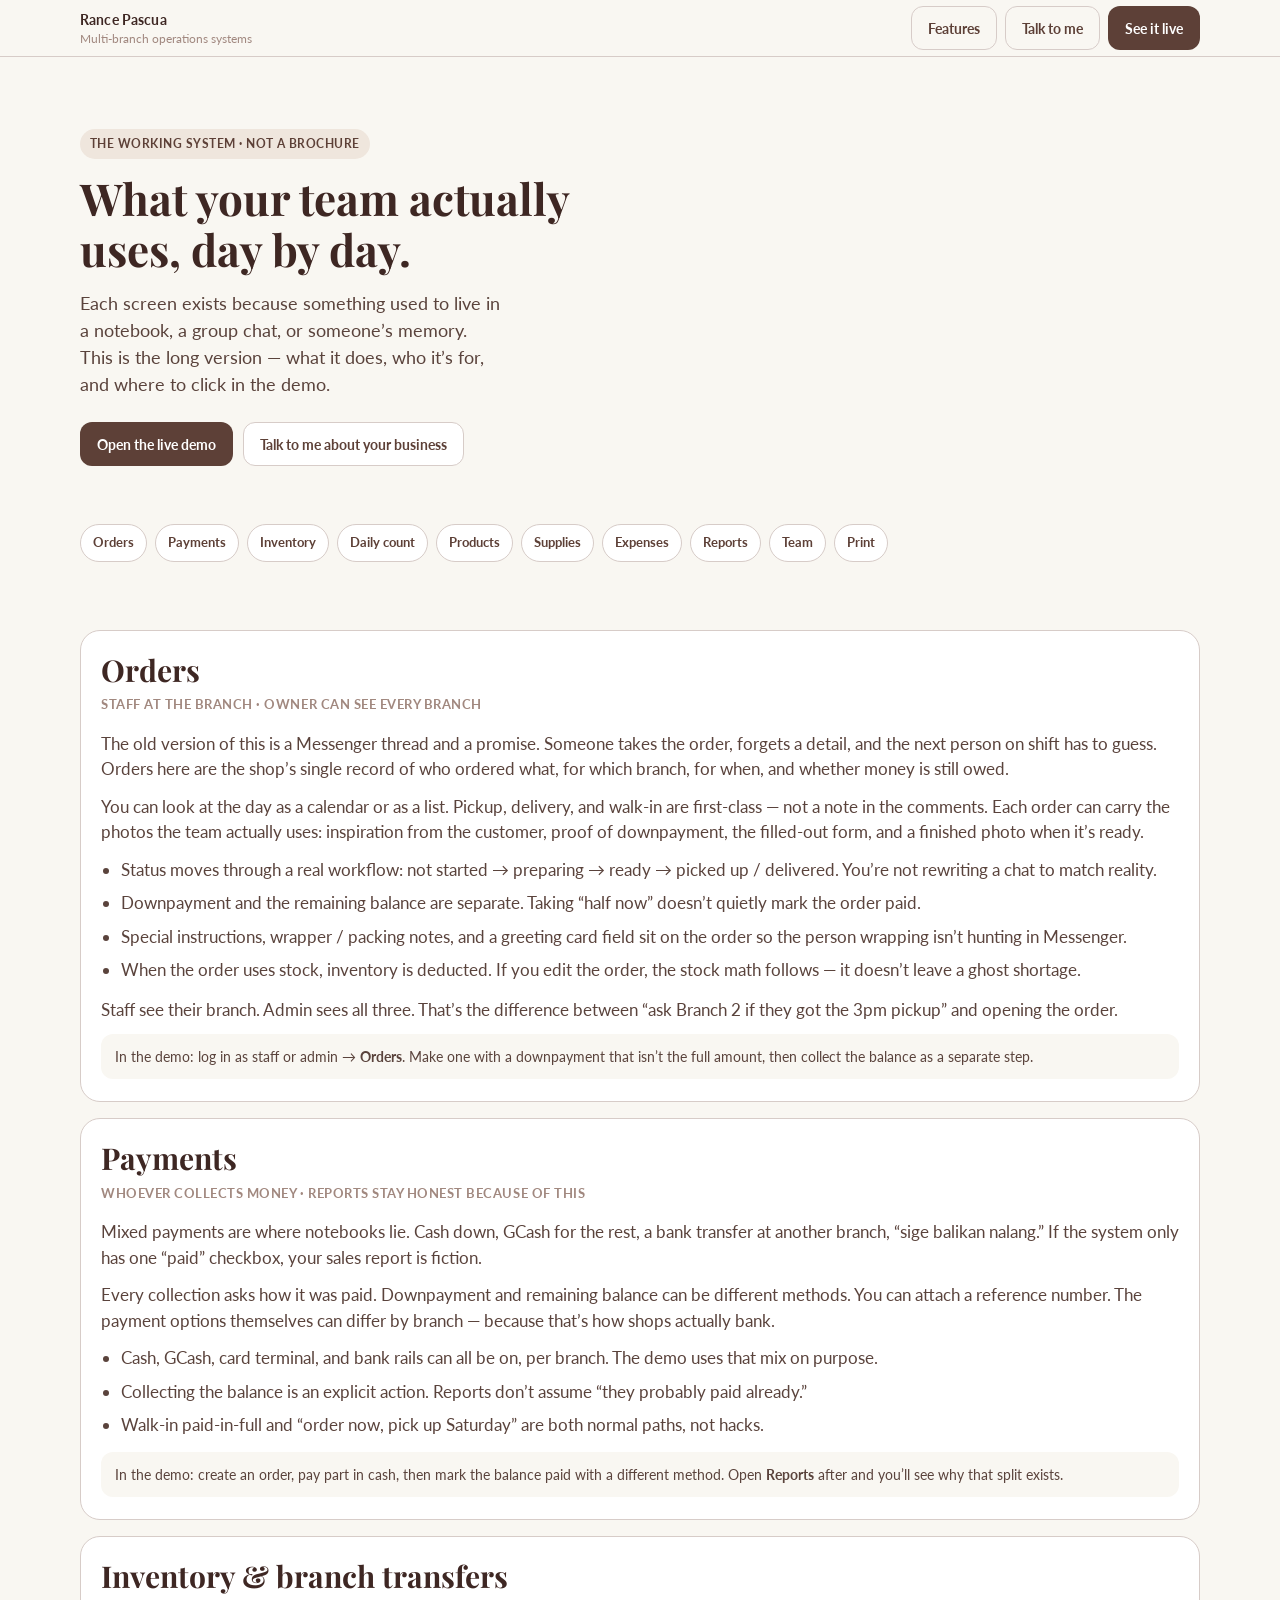
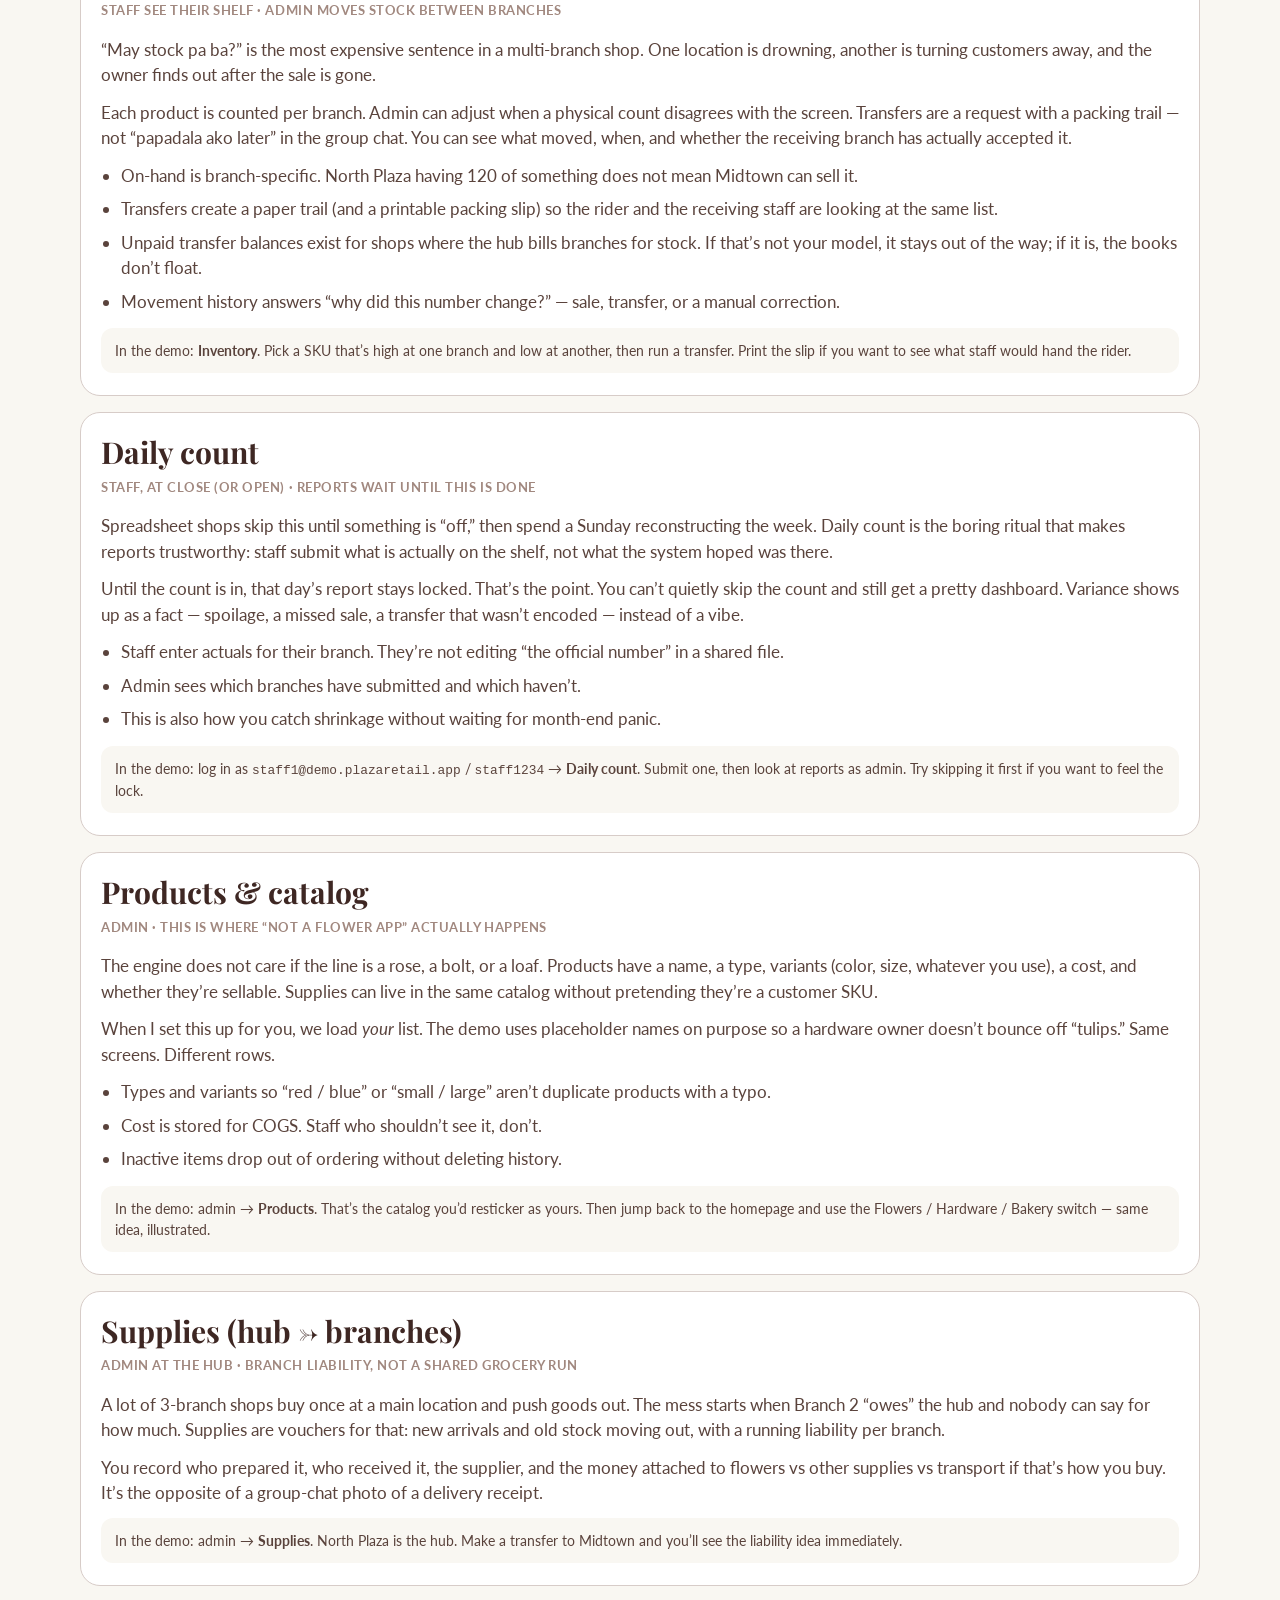
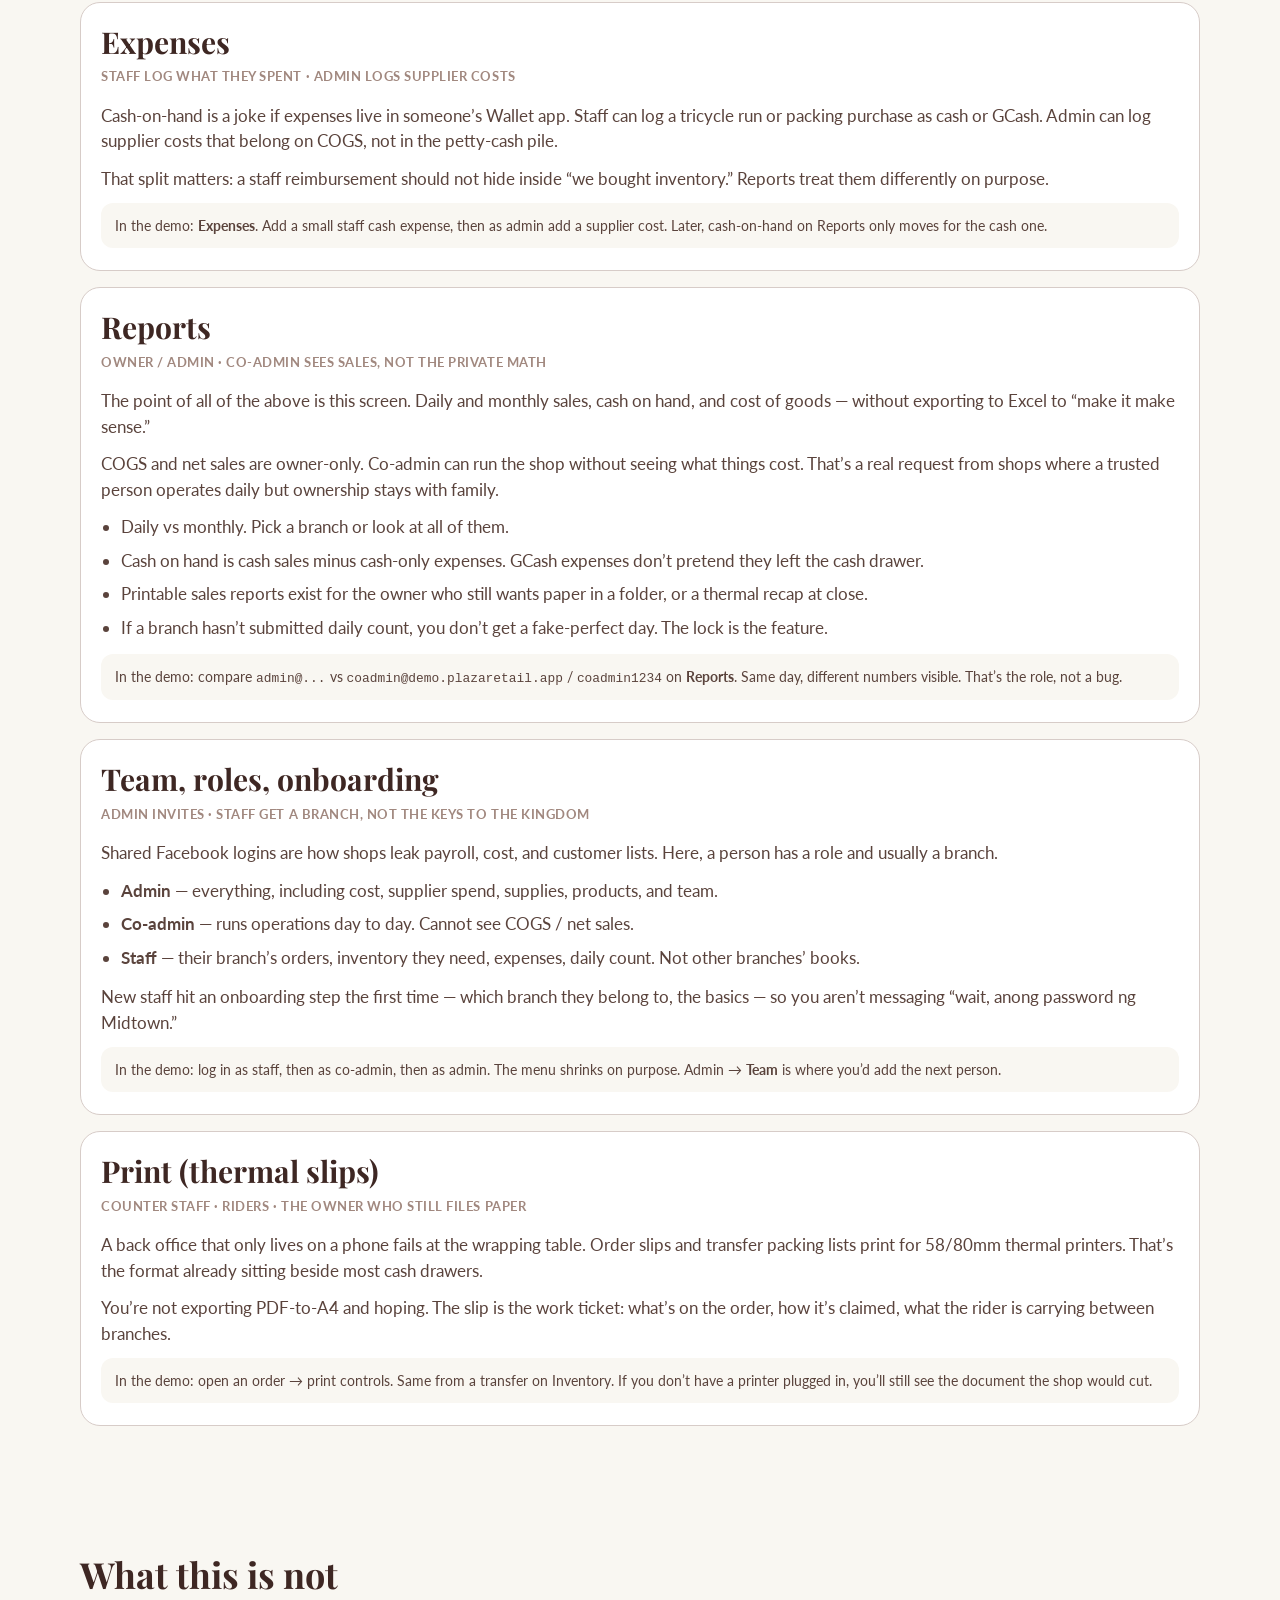
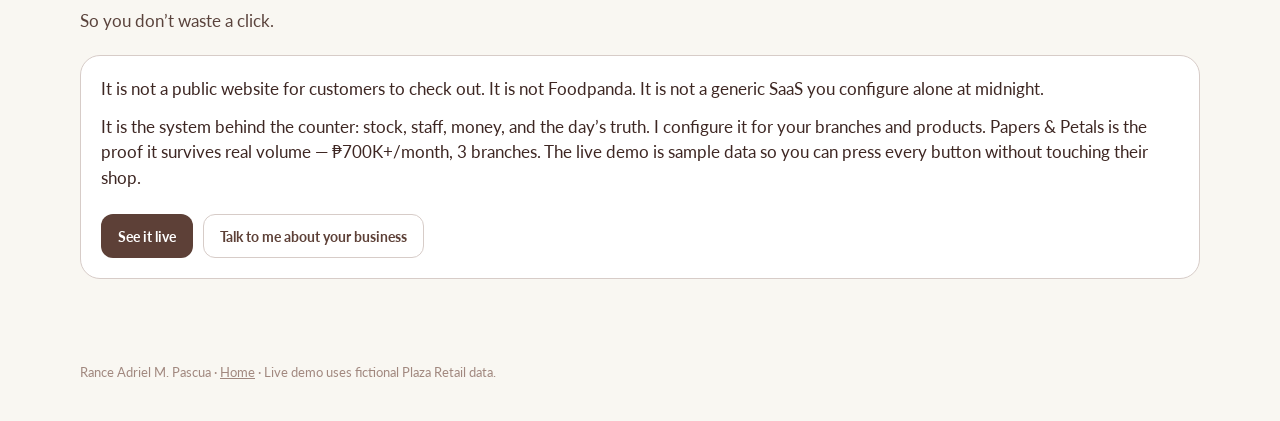
==== features.html @ 1c5ee7f7 "Add a features page that explains each screen in owner language. Keep the homepage as the pitch and " ====
<!doctype html>
<html lang="en">
  <head>
    <meta charset="UTF-8" />
    <meta name="viewport" content="width=device-width, initial-scale=1, viewport-fit=cover" />
    <title>What the system actually does</title>
    <meta
      name="description"
      content="Orders, stock, transfers, daily counts, payments, reports, and staff roles — explained the way a shop owner uses them, not as a software brochure."
    />
    <link rel="icon" href="demo-mark.svg" type="image/svg+xml" />
    <link rel="preconnect" href="https://fonts.googleapis.com" />
    <link rel="preconnect" href="https://fonts.gstatic.com" crossorigin />
    <link
      href="https://fonts.googleapis.com/css2?family=Lato:wght@400;700&family=Playfair+Display:wght@700&display=swap"
      rel="stylesheet"
    />
    <link rel="stylesheet" href="styles.css" />
  </head>
  <body>
    <header class="topbar">
      <div class="wrap topbar-inner">
        <a class="brand" href="index.html">
          <strong>Rance Pascua</strong>
          <span>Multi-branch operations systems</span>
        </a>
        <div class="topbar-actions">
          <a class="btn btn-ghost" href="features.html" aria-current="page">Features</a>
          <a class="btn btn-ghost top-only-wide" href="index.html#talk">Talk to me</a>
          <a class="btn btn-primary" data-demo-link href="https://flowershop-demo.vercel.app">See it live</a>
        </div>
      </div>
    </header>

    <main>
      <section class="hero hero-compact">
        <div class="wrap">
          <p class="eyebrow">The working system · not a brochure</p>
          <h1>What your team actually uses, day by day.</h1>
          <p class="lead">
            Each screen exists because something used to live in a notebook, a group chat, or someone’s memory. This is the long version — what it does, who it’s for, and where to click in the demo.
          </p>
          <div class="hero-actions">
            <a class="btn btn-primary" data-demo-link href="https://flowershop-demo.vercel.app">Open the live demo</a>
            <a class="btn btn-secondary" href="index.html#talk">Talk to me about your business</a>
          </div>
        </div>
      </section>

      <div class="wrap">
        <nav class="toc" aria-label="Features">
          <a href="#orders">Orders</a>
          <a href="#payments">Payments</a>
          <a href="#inventory">Inventory</a>
          <a href="#daily-count">Daily count</a>
          <a href="#products">Products</a>
          <a href="#supplies">Supplies</a>
          <a href="#expenses">Expenses</a>
          <a href="#reports">Reports</a>
          <a href="#team">Team</a>
          <a href="#print">Print</a>
        </nav>
      </div>

      <section class="section">
        <div class="wrap">
          <article class="feature" id="orders">
            <h2>Orders</h2>
            <p class="who">Staff at the branch · owner can see every branch</p>
            <p>
              The old version of this is a Messenger thread and a promise. Someone takes the order, forgets a detail, and the next person on shift has to guess. Orders here are the shop’s single record of who ordered what, for which branch, for when, and whether money is still owed.
            </p>
            <p>
              You can look at the day as a calendar or as a list. Pickup, delivery, and walk-in are first-class — not a note in the comments. Each order can carry the photos the team actually uses: inspiration from the customer, proof of downpayment, the filled-out form, and a finished photo when it’s ready.
            </p>
            <ul>
              <li>Status moves through a real workflow: not started → preparing → ready → picked up / delivered. You’re not rewriting a chat to match reality.</li>
              <li>Downpayment and the remaining balance are separate. Taking “half now” doesn’t quietly mark the order paid.</li>
              <li>Special instructions, wrapper / packing notes, and a greeting card field sit on the order so the person wrapping isn’t hunting in Messenger.</li>
              <li>When the order uses stock, inventory is deducted. If you edit the order, the stock math follows — it doesn’t leave a ghost shortage.</li>
            </ul>
            <p>
              Staff see their branch. Admin sees all three. That’s the difference between “ask Branch 2 if they got the 3pm pickup” and opening the order.
            </p>
            <p class="try-it">In the demo: log in as staff or admin → <strong>Orders</strong>. Make one with a downpayment that isn’t the full amount, then collect the balance as a separate step.</p>
          </article>

          <article class="feature" id="payments">
            <h2>Payments</h2>
            <p class="who">Whoever collects money · reports stay honest because of this</p>
            <p>
              Mixed payments are where notebooks lie. Cash down, GCash for the rest, a bank transfer at another branch, “sige balikan nalang.” If the system only has one “paid” checkbox, your sales report is fiction.
            </p>
            <p>
              Every collection asks how it was paid. Downpayment and remaining balance can be different methods. You can attach a reference number. The payment options themselves can differ by branch — because that’s how shops actually bank.
            </p>
            <ul>
              <li>Cash, GCash, card terminal, and bank rails can all be on, per branch. The demo uses that mix on purpose.</li>
              <li>Collecting the balance is an explicit action. Reports don’t assume “they probably paid already.”</li>
              <li>Walk-in paid-in-full and “order now, pick up Saturday” are both normal paths, not hacks.</li>
            </ul>
            <p class="try-it">In the demo: create an order, pay part in cash, then mark the balance paid with a different method. Open <strong>Reports</strong> after and you’ll see why that split exists.</p>
          </article>

          <article class="feature" id="inventory">
            <h2>Inventory &amp; branch transfers</h2>
            <p class="who">Staff see their shelf · admin moves stock between branches</p>
            <p>
              “May stock pa ba?” is the most expensive sentence in a multi-branch shop. One location is drowning, another is turning customers away, and the owner finds out after the sale is gone.
            </p>
            <p>
              Each product is counted per branch. Admin can adjust when a physical count disagrees with the screen. Transfers are a request with a packing trail — not “papadala ako later” in the group chat. You can see what moved, when, and whether the receiving branch has actually accepted it.
            </p>
            <ul>
              <li>On-hand is branch-specific. North Plaza having 120 of something does not mean Midtown can sell it.</li>
              <li>Transfers create a paper trail (and a printable packing slip) so the rider and the receiving staff are looking at the same list.</li>
              <li>Unpaid transfer balances exist for shops where the hub bills branches for stock. If that’s not your model, it stays out of the way; if it is, the books don’t float.</li>
              <li>Movement history answers “why did this number change?” — sale, transfer, or a manual correction.</li>
            </ul>
            <p class="try-it">In the demo: <strong>Inventory</strong>. Pick a SKU that’s high at one branch and low at another, then run a transfer. Print the slip if you want to see what staff would hand the rider.</p>
          </article>

          <article class="feature" id="daily-count">
            <h2>Daily count</h2>
            <p class="who">Staff, at close (or open) · reports wait until this is done</p>
            <p>
              Spreadsheet shops skip this until something is “off,” then spend a Sunday reconstructing the week. Daily count is the boring ritual that makes reports trustworthy: staff submit what is actually on the shelf, not what the system hoped was there.
            </p>
            <p>
              Until the count is in, that day’s report stays locked. That’s the point. You can’t quietly skip the count and still get a pretty dashboard. Variance shows up as a fact — spoilage, a missed sale, a transfer that wasn’t encoded — instead of a vibe.
            </p>
            <ul>
              <li>Staff enter actuals for their branch. They’re not editing “the official number” in a shared file.</li>
              <li>Admin sees which branches have submitted and which haven’t.</li>
              <li>This is also how you catch shrinkage without waiting for month-end panic.</li>
            </ul>
            <p class="try-it">In the demo: log in as <code>staff1@demo.plazaretail.app</code> / <code>staff1234</code> → <strong>Daily count</strong>. Submit one, then look at reports as admin. Try skipping it first if you want to feel the lock.</p>
          </article>

          <article class="feature" id="products">
            <h2>Products &amp; catalog</h2>
            <p class="who">Admin · this is where “not a flower app” actually happens</p>
            <p>
              The engine does not care if the line is a rose, a bolt, or a loaf. Products have a name, a type, variants (color, size, whatever you use), a cost, and whether they’re sellable. Supplies can live in the same catalog without pretending they’re a customer SKU.
            </p>
            <p>
              When I set this up for you, we load <em>your</em> list. The demo uses placeholder names on purpose so a hardware owner doesn’t bounce off “tulips.” Same screens. Different rows.
            </p>
            <ul>
              <li>Types and variants so “red / blue” or “small / large” aren’t duplicate products with a typo.</li>
              <li>Cost is stored for COGS. Staff who shouldn’t see it, don’t.</li>
              <li>Inactive items drop out of ordering without deleting history.</li>
            </ul>
            <p class="try-it">In the demo: admin → <strong>Products</strong>. That’s the catalog you’d resticker as yours. Then jump back to the homepage and use the Flowers / Hardware / Bakery switch — same idea, illustrated.</p>
          </article>

          <article class="feature" id="supplies">
            <h2>Supplies (hub → branches)</h2>
            <p class="who">Admin at the hub · branch liability, not a shared grocery run</p>
            <p>
              A lot of 3-branch shops buy once at a main location and push goods out. The mess starts when Branch 2 “owes” the hub and nobody can say for how much. Supplies are vouchers for that: new arrivals and old stock moving out, with a running liability per branch.
            </p>
            <p>
              You record who prepared it, who received it, the supplier, and the money attached to flowers vs other supplies vs transport if that’s how you buy. It’s the opposite of a group-chat photo of a delivery receipt.
            </p>
            <p class="try-it">In the demo: admin → <strong>Supplies</strong>. North Plaza is the hub. Make a transfer to Midtown and you’ll see the liability idea immediately.</p>
          </article>

          <article class="feature" id="expenses">
            <h2>Expenses</h2>
            <p class="who">Staff log what they spent · admin logs supplier costs</p>
            <p>
              Cash-on-hand is a joke if expenses live in someone’s Wallet app. Staff can log a tricycle run or packing purchase as cash or GCash. Admin can log supplier costs that belong on COGS, not in the petty-cash pile.
            </p>
            <p>
              That split matters: a staff reimbursement should not hide inside “we bought inventory.” Reports treat them differently on purpose.
            </p>
            <p class="try-it">In the demo: <strong>Expenses</strong>. Add a small staff cash expense, then as admin add a supplier cost. Later, cash-on-hand on Reports only moves for the cash one.</p>
          </article>

          <article class="feature" id="reports">
            <h2>Reports</h2>
            <p class="who">Owner / admin · co-admin sees sales, not the private math</p>
            <p>
              The point of all of the above is this screen. Daily and monthly sales, cash on hand, and cost of goods — without exporting to Excel to “make it make sense.”
            </p>
            <p>
              COGS and net sales are owner-only. Co-admin can run the shop without seeing what things cost. That’s a real request from shops where a trusted person operates daily but ownership stays with family.
            </p>
            <ul>
              <li>Daily vs monthly. Pick a branch or look at all of them.</li>
              <li>Cash on hand is cash sales minus cash-only expenses. GCash expenses don’t pretend they left the cash drawer.</li>
              <li>Printable sales reports exist for the owner who still wants paper in a folder, or a thermal recap at close.</li>
              <li>If a branch hasn’t submitted daily count, you don’t get a fake-perfect day. The lock is the feature.</li>
            </ul>
            <p class="try-it">In the demo: compare <code>admin@...</code> vs <code>coadmin@demo.plazaretail.app</code> / <code>coadmin1234</code> on <strong>Reports</strong>. Same day, different numbers visible. That’s the role, not a bug.</p>
          </article>

          <article class="feature" id="team">
            <h2>Team, roles, onboarding</h2>
            <p class="who">Admin invites · staff get a branch, not the keys to the kingdom</p>
            <p>
              Shared Facebook logins are how shops leak payroll, cost, and customer lists. Here, a person has a role and usually a branch.
            </p>
            <ul>
              <li><strong>Admin</strong> — everything, including cost, supplier spend, supplies, products, and team.</li>
              <li><strong>Co-admin</strong> — runs operations day to day. Cannot see COGS / net sales.</li>
              <li><strong>Staff</strong> — their branch’s orders, inventory they need, expenses, daily count. Not other branches’ books.</li>
            </ul>
            <p>
              New staff hit an onboarding step the first time — which branch they belong to, the basics — so you aren’t messaging “wait, anong password ng Midtown.”
            </p>
            <p class="try-it">In the demo: log in as staff, then as co-admin, then as admin. The menu shrinks on purpose. Admin → <strong>Team</strong> is where you’d add the next person.</p>
          </article>

          <article class="feature" id="print">
            <h2>Print (thermal slips)</h2>
            <p class="who">Counter staff · riders · the owner who still files paper</p>
            <p>
              A back office that only lives on a phone fails at the wrapping table. Order slips and transfer packing lists print for 58/80mm thermal printers. That’s the format already sitting beside most cash drawers.
            </p>
            <p>
              You’re not exporting PDF-to-A4 and hoping. The slip is the work ticket: what’s on the order, how it’s claimed, what the rider is carrying between branches.
            </p>
            <p class="try-it">In the demo: open an order → print controls. Same from a transfer on Inventory. If you don’t have a printer plugged in, you’ll still see the document the shop would cut.</p>
          </article>
        </div>
      </section>

      <section class="section" id="what-isnt">
        <div class="wrap">
          <h2>What this is not</h2>
          <p class="sub">So you don’t waste a click.</p>
          <div class="story">
            <p>It is not a public website for customers to check out. It is not Foodpanda. It is not a generic SaaS you configure alone at midnight.</p>
            <p>
              It is the system behind the counter: stock, staff, money, and the day’s truth. I configure it for your branches and products. Papers &amp; Petals is the proof it survives real volume — ₱700K+/month, 3 branches. The live demo is sample data so you can press every button without touching their shop.
            </p>
            <div class="hero-actions">
              <a class="btn btn-primary" data-demo-link href="https://flowershop-demo.vercel.app">See it live</a>
              <a class="btn btn-secondary" href="index.html#talk">Talk to me about your business</a>
            </div>
          </div>
        </div>
      </section>
    </main>

    <footer>
      <div class="wrap">
        Rance Adriel M. Pascua · <a href="index.html">Home</a>
        · Live demo uses fictional Plaza Retail data.
      </div>
    </footer>

    <div class="mobile-cta">
      <a class="btn btn-secondary" href="index.html#talk">Talk to me</a>
      <a class="btn btn-primary" data-demo-link href="https://flowershop-demo.vercel.app">See it live</a>
    </div>

    <script src="config.js"></script>
    <script src="script.js"></script>
  </body>
</html>
---- styles.css ----
:root {
  --beige: #efe6dd;
  --brown: #5d4037;
  --cream: #f9f7f2;
  --accent: #a1887f;
  --dark: #3e2723;
  --muted: #d7ccc8;
  --white: #ffffff;
  --ok: #2e7d4f;
  --serif: "Playfair Display", Georgia, serif;
  --sans: "Lato", system-ui, sans-serif;
}

*,
*::before,
*::after {
  box-sizing: border-box;
}

html {
  scroll-behavior: smooth;
  -webkit-tap-highlight-color: transparent;
}

body {
  margin: 0;
  background: var(--cream);
  color: var(--dark);
  font-family: var(--sans);
  font-size: 17px;
  line-height: 1.5;
}

img {
  max-width: 100%;
}

a {
  color: inherit;
}

.wrap {
  width: min(1120px, calc(100% - 32px));
  margin-inline: auto;
}

.topbar {
  position: sticky;
  top: 0;
  z-index: 20;
  background: rgba(249, 247, 242, 0.92);
  backdrop-filter: blur(10px);
  border-bottom: 1px solid var(--muted);
}

.topbar-inner {
  display: flex;
  align-items: center;
  justify-content: space-between;
  gap: 12px;
  min-height: 56px;
}

.brand {
  display: flex;
  flex-direction: column;
  min-width: 0;
  text-decoration: none;
}

.brand strong {
  font-size: 14px;
  letter-spacing: 0.01em;
}

.brand span {
  color: var(--accent);
  font-size: 12px;
}

.topbar-actions {
  display: flex;
  gap: 8px;
  flex-shrink: 0;
}

@media (max-width: 560px) {
  .top-only-wide {
    display: none;
  }
}

.btn {
  display: inline-flex;
  align-items: center;
  justify-content: center;
  min-height: 44px;
  padding: 10px 16px;
  border-radius: 12px;
  font-family: var(--sans);
  font-size: 14px;
  font-weight: 700;
  text-decoration: none;
  border: 1px solid transparent;
  cursor: pointer;
}

.btn-primary {
  background: var(--brown);
  color: var(--white);
}

.btn-secondary {
  background: var(--white);
  color: var(--brown);
  border-color: var(--muted);
}

.btn-ghost {
  background: transparent;
  color: var(--brown);
  border-color: var(--muted);
}

.btn:active {
  transform: scale(0.98);
}

.hero {
  padding: 40px 0 28px;
}

.eyebrow {
  display: inline-block;
  margin: 0 0 14px;
  padding: 6px 10px;
  border-radius: 999px;
  background: var(--beige);
  color: var(--brown);
  font-size: 12px;
  font-weight: 700;
  letter-spacing: 0.04em;
  text-transform: uppercase;
}

h1,
h2,
h3 {
  font-family: var(--serif);
  font-weight: 700;
  line-height: 1.15;
  margin: 0;
}

h1 {
  font-size: clamp(32px, 8vw, 56px);
  max-width: 16ch;
}

.hero-compact h1 {
  max-width: 18ch;
  font-size: clamp(28px, 7vw, 44px);
}

.hero p.lead {
  max-width: 42ch;
  margin: 16px 0 0;
  color: #5a433c;
  font-size: 18px;
}

.hero-actions {
  display: flex;
  flex-wrap: wrap;
  gap: 10px;
  margin-top: 24px;
}

.proof-row {
  display: grid;
  gap: 10px;
  margin-top: 28px;
}

.proof {
  background: var(--white);
  border: 1px solid var(--muted);
  border-radius: 16px;
  padding: 14px 16px;
}

.proof b {
  display: block;
  font-family: var(--serif);
  font-size: 22px;
}

.proof span {
  color: var(--accent);
  font-size: 13px;
}

.section {
  padding: 36px 0;
}

.section h2 {
  font-size: clamp(26px, 5vw, 36px);
  margin-bottom: 12px;
}

.section .sub {
  margin: 0 0 22px;
  max-width: 48ch;
  color: #5a433c;
}

.pains {
  display: grid;
  gap: 12px;
}

.pain {
  background: var(--white);
  border: 1px solid var(--muted);
  border-radius: 16px;
  padding: 16px 18px;
}

.pain p {
  margin: 0;
  font-size: 16px;
}

.pain small {
  display: block;
  margin-top: 8px;
  color: var(--accent);
  font-weight: 700;
  letter-spacing: 0.04em;
  text-transform: uppercase;
  font-size: 11px;
}

.demo-panel {
  background: var(--white);
  border: 1px solid var(--muted);
  border-radius: 20px;
  overflow: hidden;
  box-shadow: 0 8px 24px rgba(62, 39, 35, 0.06);
}

.demo-banner {
  display: flex;
  flex-wrap: wrap;
  align-items: center;
  justify-content: space-between;
  gap: 8px;
  padding: 10px 14px;
  background: #fff6d8;
  color: var(--dark);
  font-size: 13px;
  font-weight: 700;
}

.demo-screen {
  display: grid;
  grid-template-columns: 1fr;
}

.demo-nav {
  display: none;
  background: var(--beige);
  padding: 16px 14px;
}

.demo-nav img {
  width: 36px;
  height: 36px;
}

.demo-nav p {
  margin: 10px 0 12px;
  font-size: 13px;
  font-weight: 700;
}

.demo-nav ul {
  list-style: none;
  margin: 0;
  padding: 0;
}

.demo-nav li {
  padding: 8px 10px;
  border-radius: 10px;
  font-size: 13px;
}

.demo-nav li.active {
  background: var(--brown);
  color: var(--white);
}

.demo-main {
  padding: 16px;
}

.demo-main header {
  display: flex;
  justify-content: space-between;
  gap: 8px;
  align-items: baseline;
  margin-bottom: 14px;
}

.demo-main header span {
  color: var(--accent);
  font-size: 12px;
}

.kpis {
  display: grid;
  grid-template-columns: 1fr 1fr;
  gap: 8px;
  margin-bottom: 12px;
}

.kpi {
  background: var(--cream);
  border-radius: 12px;
  padding: 10px;
}

.kpi b {
  display: block;
  font-size: 16px;
}

.kpi span {
  font-size: 12px;
  color: var(--accent);
}

table {
  width: 100%;
  border-collapse: collapse;
  font-size: 13px;
}

th,
td {
  text-align: left;
  padding: 8px 4px;
  border-bottom: 1px solid var(--muted);
}

.creds {
  margin-top: 14px;
  padding: 14px 16px;
  background: var(--beige);
  border-radius: 14px;
  font-size: 14px;
}

code {
  font-family: ui-monospace, SFMono-Regular, Menlo, monospace;
  font-size: 0.92em;
}

.demo-cta {
  margin-top: 14px;
  display: flex;
  flex-wrap: wrap;
  gap: 8px;
}

.tabs {
  display: flex;
  flex-wrap: wrap;
  gap: 8px;
  margin: 18px 0;
}

.tab {
  min-height: 40px;
  border: 1px solid var(--muted);
  background: var(--white);
  color: var(--brown);
  border-radius: 999px;
  padding: 8px 14px;
  font-weight: 700;
  cursor: pointer;
}

.tab[aria-selected="true"] {
  background: var(--brown);
  color: var(--white);
  border-color: var(--brown);
}

.catalog-note {
  margin: 0 0 12px;
  color: #5a433c;
}

.story,
.steps,
.talk {
  background: var(--white);
  border: 1px solid var(--muted);
  border-radius: 20px;
  padding: 20px;
}

.story p {
  margin: 0 0 12px;
}

.story p:last-child {
  margin-bottom: 0;
}

.steps {
  display: grid;
  gap: 14px;
}

.step {
  display: grid;
  grid-template-columns: 36px 1fr;
  gap: 12px;
}

.num {
  width: 36px;
  height: 36px;
  border-radius: 50%;
  background: var(--beige);
  color: var(--brown);
  display: grid;
  place-items: center;
  font-weight: 700;
}

.step h3 {
  font-size: 18px;
  margin-bottom: 4px;
}

.step p {
  margin: 0;
  color: #5a433c;
  font-size: 15px;
}

label {
  display: block;
  font-size: 13px;
  font-weight: 700;
  margin: 12px 0 6px;
}

input,
select,
textarea {
  width: 100%;
  min-height: 44px;
  border: 1px solid var(--muted);
  border-radius: 12px;
  padding: 10px 12px;
  font: inherit;
  background: var(--white);
  color: var(--dark);
}

textarea {
  min-height: 96px;
  resize: vertical;
}

.form-actions {
  display: flex;
  flex-wrap: wrap;
  gap: 8px;
  margin-top: 16px;
}

.status {
  min-height: 1.4em;
  margin: 12px 0 0;
  font-size: 14px;
  color: var(--ok);
}

.channels {
  display: flex;
  flex-wrap: wrap;
  gap: 8px;
  margin-top: 10px;
}

footer {
  padding: 28px 0 96px;
  color: var(--accent);
  font-size: 13px;
}

.mobile-cta {
  position: fixed;
  left: 0;
  right: 0;
  bottom: 0;
  display: flex;
  gap: 8px;
  padding: 10px 16px calc(10px + env(safe-area-inset-bottom));
  background: rgba(249, 247, 242, 0.96);
  border-top: 1px solid var(--muted);
  z-index: 21;
}

.mobile-cta .btn {
  flex: 1;
}

@media (min-width: 720px) {
  .proof-row {
    grid-template-columns: repeat(3, 1fr);
  }

  .pains {
    grid-template-columns: 1fr 1fr;
  }

  .demo-screen {
    grid-template-columns: 180px 1fr;
  }

  .demo-nav {
    display: block;
  }

  .hero {
    padding: 72px 0 48px;
  }

  .section {
    padding: 56px 0;
  }

  .mobile-cta {
    display: none;
  }

  footer {
    padding-bottom: 40px;
  }

  .steps-grid {
    grid-template-columns: 1fr;
  }
}

@media (min-width: 900px) {
  .how-grid {
    display: grid;
    grid-template-columns: 1fr 1fr;
    gap: 20px;
    align-items: start;
  }
}

.toc {
  display: flex;
  gap: 8px;
  overflow-x: auto;
  padding: 10px 0 4px;
  margin: 0 0 8px;
  scrollbar-width: none;
}

.toc::-webkit-scrollbar {
  display: none;
}

.toc a {
  flex: none;
  min-height: 36px;
  padding: 8px 12px;
  border-radius: 999px;
  background: var(--white);
  border: 1px solid var(--muted);
  text-decoration: none;
  font-size: 13px;
  font-weight: 700;
  color: var(--brown);
}

.feature-index {
  display: grid;
  gap: 10px;
}

.feature-index a {
  display: block;
  text-decoration: none;
  background: var(--white);
  border: 1px solid var(--muted);
  border-radius: 16px;
  padding: 14px 16px;
}

.feature-index a strong {
  display: block;
  font-size: 15px;
}

.feature-index a span {
  display: block;
  margin-top: 4px;
  color: #5a433c;
  font-size: 14px;
}

.feature {
  background: var(--white);
  border: 1px solid var(--muted);
  border-radius: 20px;
  padding: 22px 20px;
  margin-bottom: 16px;
  scroll-margin-top: 76px;
}

.feature h2 {
  font-size: clamp(24px, 4vw, 30px);
  margin-bottom: 8px;
}

.feature .who {
  margin: 0 0 16px;
  color: var(--accent);
  font-size: 13px;
  font-weight: 700;
  letter-spacing: 0.04em;
  text-transform: uppercase;
}

.feature p {
  margin: 0 0 12px;
  color: #5a433c;
}

.feature p:last-child {
  margin-bottom: 0;
}

.feature ul {
  margin: 0 0 14px;
  padding-left: 1.15em;
  color: #5a433c;
}

.feature li {
  margin: 0 0 8px;
}

.try-it {
  margin: 16px 0 0;
  padding: 12px 14px;
  background: var(--cream);
  border-radius: 12px;
  font-size: 14px;
}

.try-it a {
  font-weight: 700;
  color: var(--brown);
}

@media (min-width: 720px) {
  .feature-index {
    grid-template-columns: 1fr 1fr;
  }
}
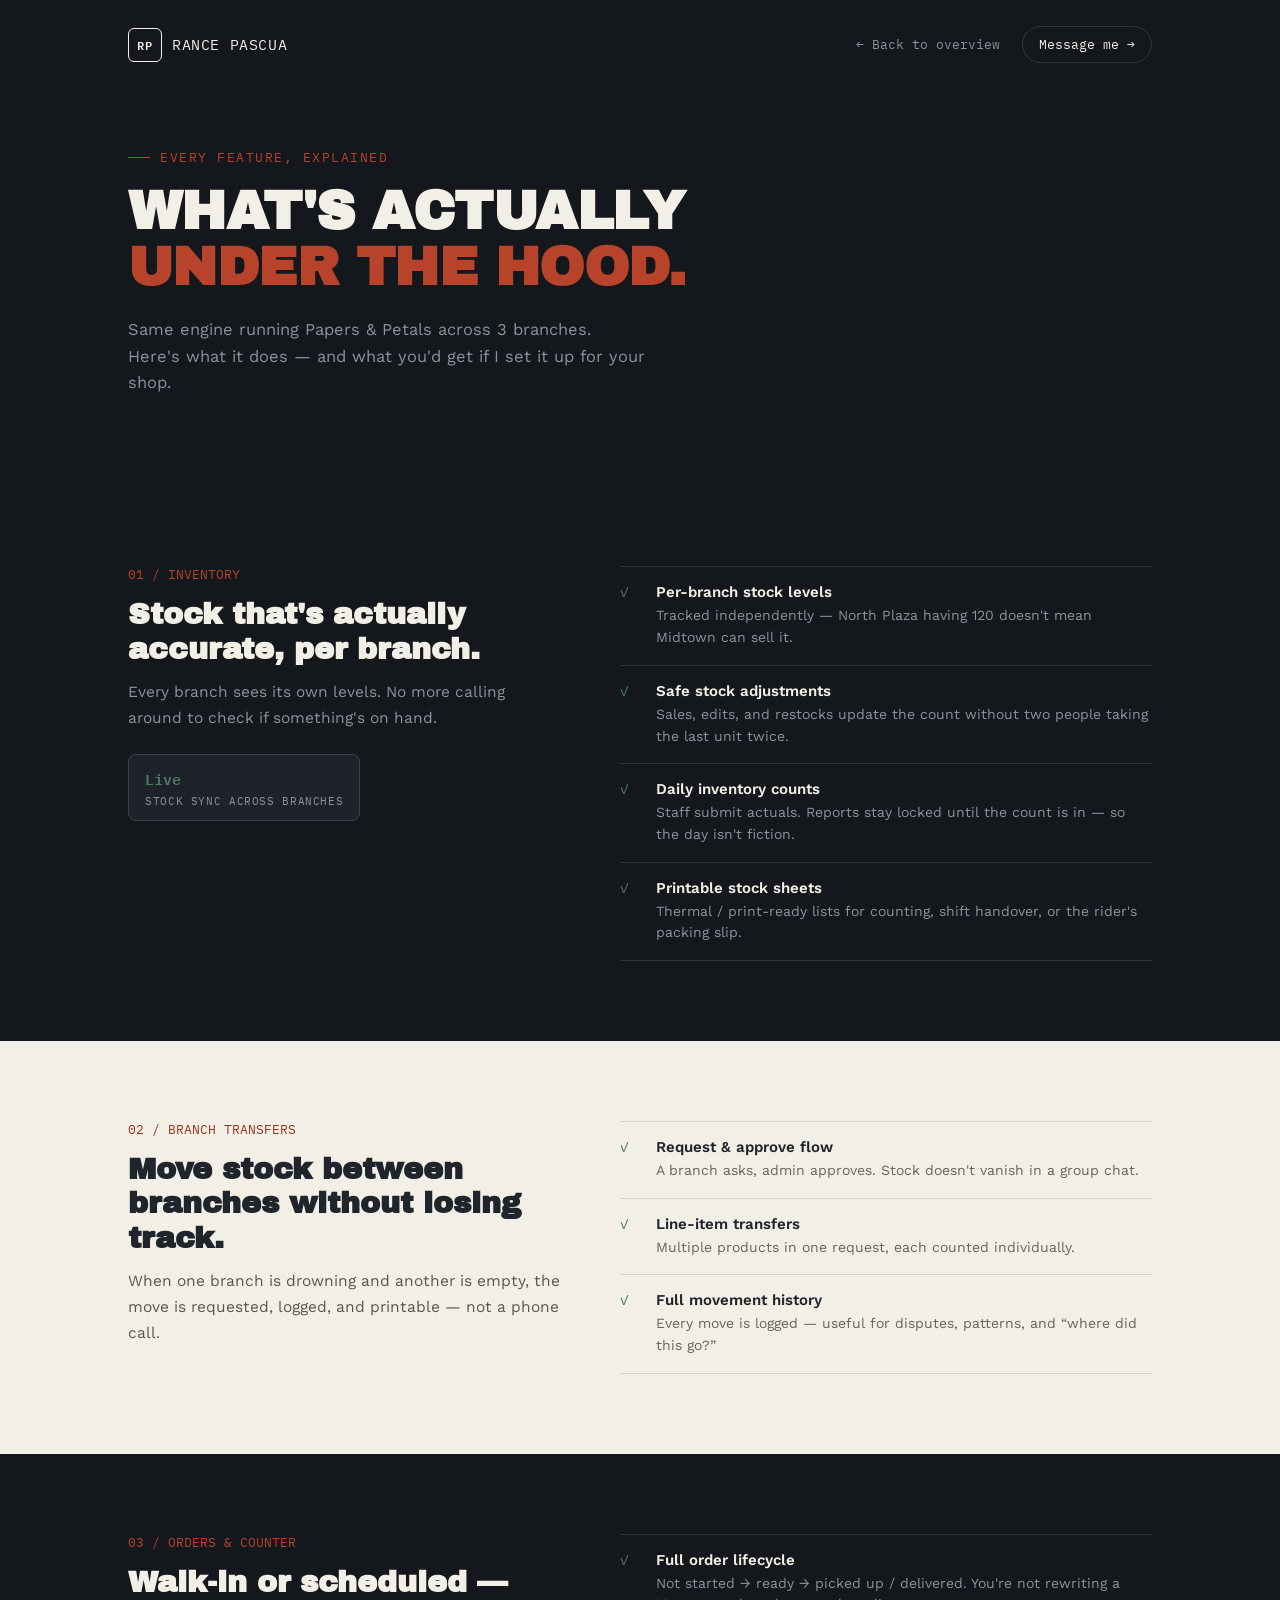
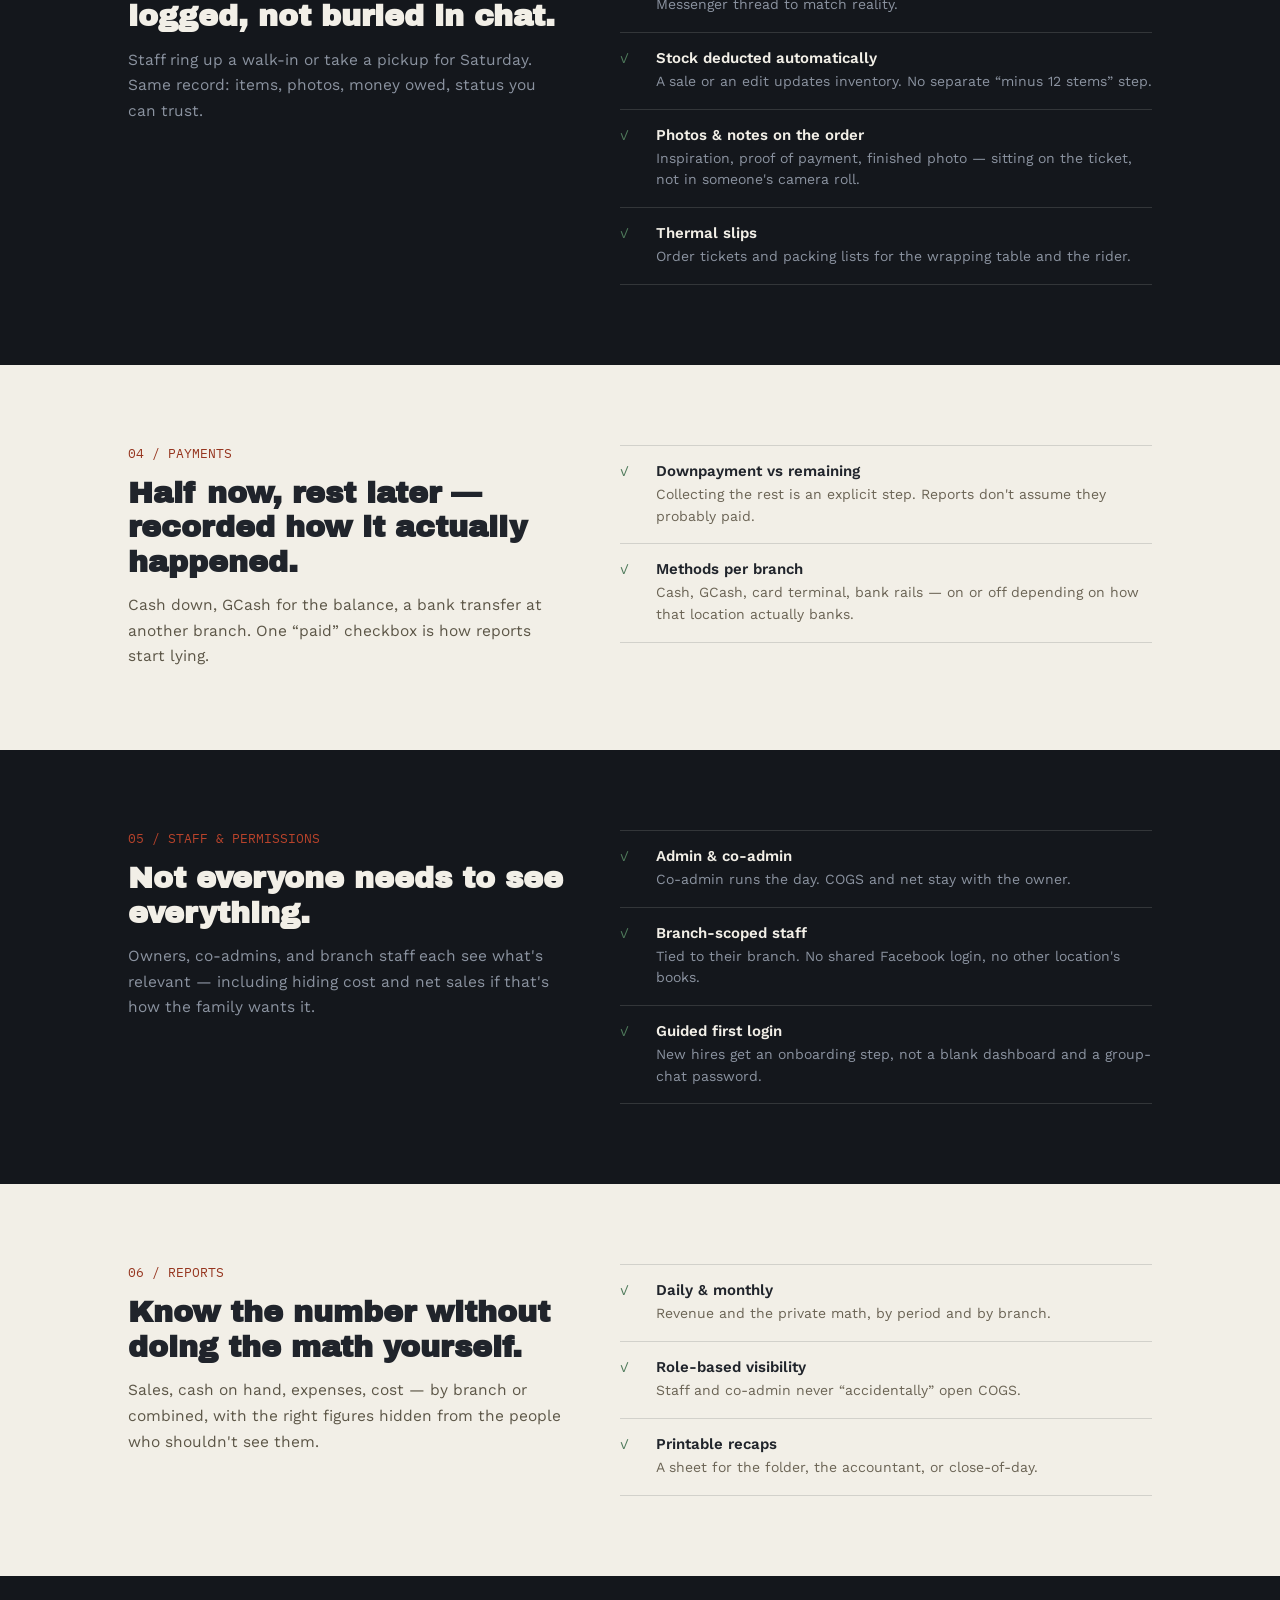
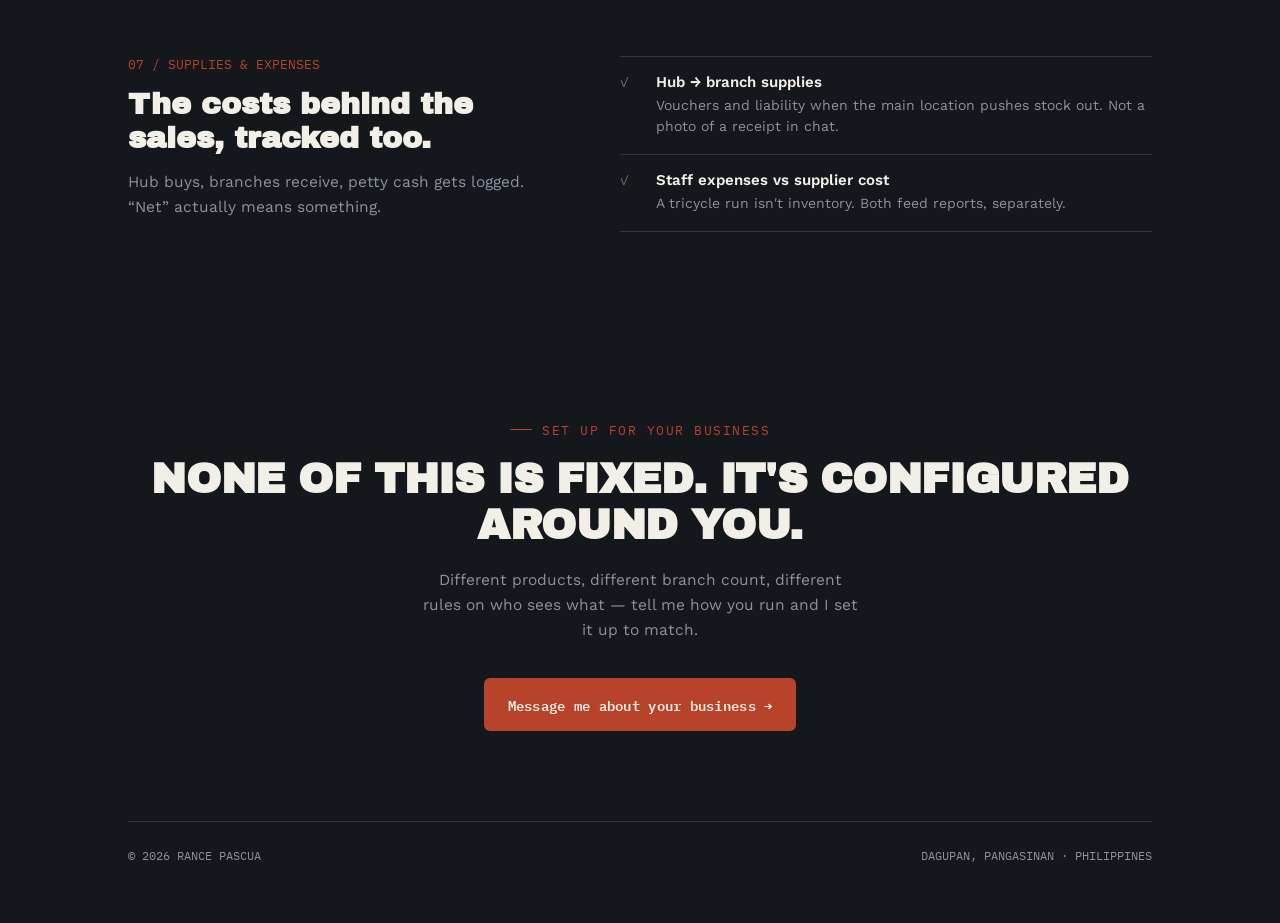
==== commit 31305d7d: "Restyle the pitch site to the ink and stamp look and cut the features page down. Match the tighter o" ====
--- a/features.html
+++ b/features.html
@@ -2,260 +2,289 @@
 <html lang="en">
   <head>
     <meta charset="UTF-8" />
-    <meta name="viewport" content="width=device-width, initial-scale=1, viewport-fit=cover" />
-    <title>What the system actually does</title>
+    <meta name="viewport" content="width=device-width, initial-scale=1.0" />
+    <title>Features — Rance Pascua</title>
     <meta
       name="description"
-      content="Orders, stock, transfers, daily counts, payments, reports, and staff roles — explained the way a shop owner uses them, not as a software brochure."
+      content="Inventory, transfers, orders, staff roles, reports, and expenses — the engine behind Papers & Petals, explained section by section."
     />
     <link rel="icon" href="demo-mark.svg" type="image/svg+xml" />
     <link rel="preconnect" href="https://fonts.googleapis.com" />
     <link rel="preconnect" href="https://fonts.gstatic.com" crossorigin />
     <link
-      href="https://fonts.googleapis.com/css2?family=Lato:wght@400;700&family=Playfair+Display:wght@700&display=swap"
+      href="https://fonts.googleapis.com/css2?family=Archivo+Black&family=Work+Sans:wght@400;500;600;700&family=IBM+Plex+Mono:wght@400;500;600&display=swap"
       rel="stylesheet"
     />
     <link rel="stylesheet" href="styles.css" />
   </head>
   <body>
-    <header class="topbar">
-      <div class="wrap topbar-inner">
-        <a class="brand" href="index.html">
-          <strong>Rance Pascua</strong>
-          <span>Multi-branch operations systems</span>
-        </a>
-        <div class="topbar-actions">
-          <a class="btn btn-ghost" href="features.html" aria-current="page">Features</a>
-          <a class="btn btn-ghost top-only-wide" href="index.html#talk">Talk to me</a>
-          <a class="btn btn-primary" data-demo-link href="https://flowershop-demo.vercel.app">See it live</a>
-        </div>
-      </div>
-    </header>
-
-    <main>
-      <section class="hero hero-compact">
-        <div class="wrap">
-          <p class="eyebrow">The working system · not a brochure</p>
-          <h1>What your team actually uses, day by day.</h1>
-          <p class="lead">
-            Each screen exists because something used to live in a notebook, a group chat, or someone’s memory. This is the long version — what it does, who it’s for, and where to click in the demo.
-          </p>
-          <div class="hero-actions">
-            <a class="btn btn-primary" data-demo-link href="https://flowershop-demo.vercel.app">Open the live demo</a>
-            <a class="btn btn-secondary" href="index.html#talk">Talk to me about your business</a>
-          </div>
-        </div>
-      </section>
-
+    <nav class="nav">
+      <a class="nav-brand mono" href="index.html">
+        <div class="nav-mono-tag">RP</div>
+        RANCE&nbsp;PASCUA
+      </a>
+      <div class="nav-links">
+        <a href="index.html" class="nav-back">← Back to overview</a>
+        <a href="index.html#contact" class="nav-cta">Message me →</a>
+      </div>
+    </nav>
+
+    <section class="page-hero">
       <div class="wrap">
-        <nav class="toc" aria-label="Features">
-          <a href="#orders">Orders</a>
-          <a href="#payments">Payments</a>
-          <a href="#inventory">Inventory</a>
-          <a href="#daily-count">Daily count</a>
-          <a href="#products">Products</a>
-          <a href="#supplies">Supplies</a>
-          <a href="#expenses">Expenses</a>
-          <a href="#reports">Reports</a>
-          <a href="#team">Team</a>
-          <a href="#print">Print</a>
-        </nav>
-      </div>
-
-      <section class="section">
-        <div class="wrap">
-          <article class="feature" id="orders">
-            <h2>Orders</h2>
-            <p class="who">Staff at the branch · owner can see every branch</p>
-            <p>
-              The old version of this is a Messenger thread and a promise. Someone takes the order, forgets a detail, and the next person on shift has to guess. Orders here are the shop’s single record of who ordered what, for which branch, for when, and whether money is still owed.
-            </p>
-            <p>
-              You can look at the day as a calendar or as a list. Pickup, delivery, and walk-in are first-class — not a note in the comments. Each order can carry the photos the team actually uses: inspiration from the customer, proof of downpayment, the filled-out form, and a finished photo when it’s ready.
-            </p>
-            <ul>
-              <li>Status moves through a real workflow: not started → preparing → ready → picked up / delivered. You’re not rewriting a chat to match reality.</li>
-              <li>Downpayment and the remaining balance are separate. Taking “half now” doesn’t quietly mark the order paid.</li>
-              <li>Special instructions, wrapper / packing notes, and a greeting card field sit on the order so the person wrapping isn’t hunting in Messenger.</li>
-              <li>When the order uses stock, inventory is deducted. If you edit the order, the stock math follows — it doesn’t leave a ghost shortage.</li>
-            </ul>
-            <p>
-              Staff see their branch. Admin sees all three. That’s the difference between “ask Branch 2 if they got the 3pm pickup” and opening the order.
-            </p>
-            <p class="try-it">In the demo: log in as staff or admin → <strong>Orders</strong>. Make one with a downpayment that isn’t the full amount, then collect the balance as a separate step.</p>
-          </article>
-
-          <article class="feature" id="payments">
-            <h2>Payments</h2>
-            <p class="who">Whoever collects money · reports stay honest because of this</p>
-            <p>
-              Mixed payments are where notebooks lie. Cash down, GCash for the rest, a bank transfer at another branch, “sige balikan nalang.” If the system only has one “paid” checkbox, your sales report is fiction.
-            </p>
-            <p>
-              Every collection asks how it was paid. Downpayment and remaining balance can be different methods. You can attach a reference number. The payment options themselves can differ by branch — because that’s how shops actually bank.
-            </p>
-            <ul>
-              <li>Cash, GCash, card terminal, and bank rails can all be on, per branch. The demo uses that mix on purpose.</li>
-              <li>Collecting the balance is an explicit action. Reports don’t assume “they probably paid already.”</li>
-              <li>Walk-in paid-in-full and “order now, pick up Saturday” are both normal paths, not hacks.</li>
-            </ul>
-            <p class="try-it">In the demo: create an order, pay part in cash, then mark the balance paid with a different method. Open <strong>Reports</strong> after and you’ll see why that split exists.</p>
-          </article>
-
-          <article class="feature" id="inventory">
-            <h2>Inventory &amp; branch transfers</h2>
-            <p class="who">Staff see their shelf · admin moves stock between branches</p>
-            <p>
-              “May stock pa ba?” is the most expensive sentence in a multi-branch shop. One location is drowning, another is turning customers away, and the owner finds out after the sale is gone.
-            </p>
-            <p>
-              Each product is counted per branch. Admin can adjust when a physical count disagrees with the screen. Transfers are a request with a packing trail — not “papadala ako later” in the group chat. You can see what moved, when, and whether the receiving branch has actually accepted it.
-            </p>
-            <ul>
-              <li>On-hand is branch-specific. North Plaza having 120 of something does not mean Midtown can sell it.</li>
-              <li>Transfers create a paper trail (and a printable packing slip) so the rider and the receiving staff are looking at the same list.</li>
-              <li>Unpaid transfer balances exist for shops where the hub bills branches for stock. If that’s not your model, it stays out of the way; if it is, the books don’t float.</li>
-              <li>Movement history answers “why did this number change?” — sale, transfer, or a manual correction.</li>
-            </ul>
-            <p class="try-it">In the demo: <strong>Inventory</strong>. Pick a SKU that’s high at one branch and low at another, then run a transfer. Print the slip if you want to see what staff would hand the rider.</p>
-          </article>
-
-          <article class="feature" id="daily-count">
-            <h2>Daily count</h2>
-            <p class="who">Staff, at close (or open) · reports wait until this is done</p>
-            <p>
-              Spreadsheet shops skip this until something is “off,” then spend a Sunday reconstructing the week. Daily count is the boring ritual that makes reports trustworthy: staff submit what is actually on the shelf, not what the system hoped was there.
-            </p>
-            <p>
-              Until the count is in, that day’s report stays locked. That’s the point. You can’t quietly skip the count and still get a pretty dashboard. Variance shows up as a fact — spoilage, a missed sale, a transfer that wasn’t encoded — instead of a vibe.
-            </p>
-            <ul>
-              <li>Staff enter actuals for their branch. They’re not editing “the official number” in a shared file.</li>
-              <li>Admin sees which branches have submitted and which haven’t.</li>
-              <li>This is also how you catch shrinkage without waiting for month-end panic.</li>
-            </ul>
-            <p class="try-it">In the demo: log in as <code>staff1@demo.plazaretail.app</code> / <code>staff1234</code> → <strong>Daily count</strong>. Submit one, then look at reports as admin. Try skipping it first if you want to feel the lock.</p>
-          </article>
-
-          <article class="feature" id="products">
-            <h2>Products &amp; catalog</h2>
-            <p class="who">Admin · this is where “not a flower app” actually happens</p>
-            <p>
-              The engine does not care if the line is a rose, a bolt, or a loaf. Products have a name, a type, variants (color, size, whatever you use), a cost, and whether they’re sellable. Supplies can live in the same catalog without pretending they’re a customer SKU.
-            </p>
-            <p>
-              When I set this up for you, we load <em>your</em> list. The demo uses placeholder names on purpose so a hardware owner doesn’t bounce off “tulips.” Same screens. Different rows.
-            </p>
-            <ul>
-              <li>Types and variants so “red / blue” or “small / large” aren’t duplicate products with a typo.</li>
-              <li>Cost is stored for COGS. Staff who shouldn’t see it, don’t.</li>
-              <li>Inactive items drop out of ordering without deleting history.</li>
-            </ul>
-            <p class="try-it">In the demo: admin → <strong>Products</strong>. That’s the catalog you’d resticker as yours. Then jump back to the homepage and use the Flowers / Hardware / Bakery switch — same idea, illustrated.</p>
-          </article>
-
-          <article class="feature" id="supplies">
-            <h2>Supplies (hub → branches)</h2>
-            <p class="who">Admin at the hub · branch liability, not a shared grocery run</p>
-            <p>
-              A lot of 3-branch shops buy once at a main location and push goods out. The mess starts when Branch 2 “owes” the hub and nobody can say for how much. Supplies are vouchers for that: new arrivals and old stock moving out, with a running liability per branch.
-            </p>
-            <p>
-              You record who prepared it, who received it, the supplier, and the money attached to flowers vs other supplies vs transport if that’s how you buy. It’s the opposite of a group-chat photo of a delivery receipt.
-            </p>
-            <p class="try-it">In the demo: admin → <strong>Supplies</strong>. North Plaza is the hub. Make a transfer to Midtown and you’ll see the liability idea immediately.</p>
-          </article>
-
-          <article class="feature" id="expenses">
-            <h2>Expenses</h2>
-            <p class="who">Staff log what they spent · admin logs supplier costs</p>
-            <p>
-              Cash-on-hand is a joke if expenses live in someone’s Wallet app. Staff can log a tricycle run or packing purchase as cash or GCash. Admin can log supplier costs that belong on COGS, not in the petty-cash pile.
-            </p>
-            <p>
-              That split matters: a staff reimbursement should not hide inside “we bought inventory.” Reports treat them differently on purpose.
-            </p>
-            <p class="try-it">In the demo: <strong>Expenses</strong>. Add a small staff cash expense, then as admin add a supplier cost. Later, cash-on-hand on Reports only moves for the cash one.</p>
-          </article>
-
-          <article class="feature" id="reports">
-            <h2>Reports</h2>
-            <p class="who">Owner / admin · co-admin sees sales, not the private math</p>
-            <p>
-              The point of all of the above is this screen. Daily and monthly sales, cash on hand, and cost of goods — without exporting to Excel to “make it make sense.”
-            </p>
-            <p>
-              COGS and net sales are owner-only. Co-admin can run the shop without seeing what things cost. That’s a real request from shops where a trusted person operates daily but ownership stays with family.
-            </p>
-            <ul>
-              <li>Daily vs monthly. Pick a branch or look at all of them.</li>
-              <li>Cash on hand is cash sales minus cash-only expenses. GCash expenses don’t pretend they left the cash drawer.</li>
-              <li>Printable sales reports exist for the owner who still wants paper in a folder, or a thermal recap at close.</li>
-              <li>If a branch hasn’t submitted daily count, you don’t get a fake-perfect day. The lock is the feature.</li>
-            </ul>
-            <p class="try-it">In the demo: compare <code>admin@...</code> vs <code>coadmin@demo.plazaretail.app</code> / <code>coadmin1234</code> on <strong>Reports</strong>. Same day, different numbers visible. That’s the role, not a bug.</p>
-          </article>
-
-          <article class="feature" id="team">
-            <h2>Team, roles, onboarding</h2>
-            <p class="who">Admin invites · staff get a branch, not the keys to the kingdom</p>
-            <p>
-              Shared Facebook logins are how shops leak payroll, cost, and customer lists. Here, a person has a role and usually a branch.
-            </p>
-            <ul>
-              <li><strong>Admin</strong> — everything, including cost, supplier spend, supplies, products, and team.</li>
-              <li><strong>Co-admin</strong> — runs operations day to day. Cannot see COGS / net sales.</li>
-              <li><strong>Staff</strong> — their branch’s orders, inventory they need, expenses, daily count. Not other branches’ books.</li>
-            </ul>
-            <p>
-              New staff hit an onboarding step the first time — which branch they belong to, the basics — so you aren’t messaging “wait, anong password ng Midtown.”
-            </p>
-            <p class="try-it">In the demo: log in as staff, then as co-admin, then as admin. The menu shrinks on purpose. Admin → <strong>Team</strong> is where you’d add the next person.</p>
-          </article>
-
-          <article class="feature" id="print">
-            <h2>Print (thermal slips)</h2>
-            <p class="who">Counter staff · riders · the owner who still files paper</p>
-            <p>
-              A back office that only lives on a phone fails at the wrapping table. Order slips and transfer packing lists print for 58/80mm thermal printers. That’s the format already sitting beside most cash drawers.
-            </p>
-            <p>
-              You’re not exporting PDF-to-A4 and hoping. The slip is the work ticket: what’s on the order, how it’s claimed, what the rider is carrying between branches.
-            </p>
-            <p class="try-it">In the demo: open an order → print controls. Same from a transfer on Inventory. If you don’t have a printer plugged in, you’ll still see the document the shop would cut.</p>
-          </article>
-        </div>
-      </section>
-
-      <section class="section" id="what-isnt">
-        <div class="wrap">
-          <h2>What this is not</h2>
-          <p class="sub">So you don’t waste a click.</p>
-          <div class="story">
-            <p>It is not a public website for customers to check out. It is not Foodpanda. It is not a generic SaaS you configure alone at midnight.</p>
-            <p>
-              It is the system behind the counter: stock, staff, money, and the day’s truth. I configure it for your branches and products. Papers &amp; Petals is the proof it survives real volume — ₱700K+/month, 3 branches. The live demo is sample data so you can press every button without touching their shop.
-            </p>
-            <div class="hero-actions">
-              <a class="btn btn-primary" data-demo-link href="https://flowershop-demo.vercel.app">See it live</a>
-              <a class="btn btn-secondary" href="index.html#talk">Talk to me about your business</a>
-            </div>
-          </div>
-        </div>
-      </section>
-    </main>
-
-    <footer>
+        <div class="eyebrow">EVERY FEATURE, EXPLAINED</div>
+        <h1 class="display">What's actually <span class="accent">under the hood.</span></h1>
+        <p>
+          Same engine running Papers &amp; Petals across 3 branches. Here's what it does — and what you'd get if I set it up for your shop.
+        </p>
+      </div>
+    </section>
+
+    <section class="feat" id="inventory">
+      <div class="wrap feat-grid">
+        <div>
+          <div class="feat-num">01 / INVENTORY</div>
+          <h2>Stock that's actually accurate, per branch.</h2>
+          <p class="lede">Every branch sees its own levels. No more calling around to check if something's on hand.</p>
+          <div class="stat-tag"><span class="v">Live</span><span class="l">Stock sync across branches</span></div>
+        </div>
+        <div class="detail-list">
+          <div class="detail-row">
+            <div class="detail-mark">✓</div>
+            <div>
+              <div class="detail-title">Per-branch stock levels</div>
+              <div class="detail-desc">Tracked independently — North Plaza having 120 doesn't mean Midtown can sell it.</div>
+            </div>
+          </div>
+          <div class="detail-row">
+            <div class="detail-mark">✓</div>
+            <div>
+              <div class="detail-title">Safe stock adjustments</div>
+              <div class="detail-desc">Sales, edits, and restocks update the count without two people taking the last unit twice.</div>
+            </div>
+          </div>
+          <div class="detail-row">
+            <div class="detail-mark">✓</div>
+            <div>
+              <div class="detail-title">Daily inventory counts</div>
+              <div class="detail-desc">Staff submit actuals. Reports stay locked until the count is in — so the day isn't fiction.</div>
+            </div>
+          </div>
+          <div class="detail-row">
+            <div class="detail-mark">✓</div>
+            <div>
+              <div class="detail-title">Printable stock sheets</div>
+              <div class="detail-desc">Thermal / print-ready lists for counting, shift handover, or the rider's packing slip.</div>
+            </div>
+          </div>
+        </div>
+      </div>
+    </section>
+
+    <section class="feat on-paper" id="transfers">
+      <div class="wrap feat-grid">
+        <div>
+          <div class="feat-num">02 / BRANCH TRANSFERS</div>
+          <h2>Move stock between branches without losing track.</h2>
+          <p class="lede">When one branch is drowning and another is empty, the move is requested, logged, and printable — not a phone call.</p>
+        </div>
+        <div class="detail-list">
+          <div class="detail-row">
+            <div class="detail-mark">✓</div>
+            <div>
+              <div class="detail-title">Request &amp; approve flow</div>
+              <div class="detail-desc">A branch asks, admin approves. Stock doesn't vanish in a group chat.</div>
+            </div>
+          </div>
+          <div class="detail-row">
+            <div class="detail-mark">✓</div>
+            <div>
+              <div class="detail-title">Line-item transfers</div>
+              <div class="detail-desc">Multiple products in one request, each counted individually.</div>
+            </div>
+          </div>
+          <div class="detail-row">
+            <div class="detail-mark">✓</div>
+            <div>
+              <div class="detail-title">Full movement history</div>
+              <div class="detail-desc">Every move is logged — useful for disputes, patterns, and “where did this go?”</div>
+            </div>
+          </div>
+        </div>
+      </div>
+    </section>
+
+    <section class="feat" id="orders">
+      <div class="wrap feat-grid">
+        <div>
+          <div class="feat-num">03 / ORDERS &amp; COUNTER</div>
+          <h2>Walk-in or scheduled — logged, not buried in chat.</h2>
+          <p class="lede">Staff ring up a walk-in or take a pickup for Saturday. Same record: items, photos, money owed, status you can trust.</p>
+        </div>
+        <div class="detail-list">
+          <div class="detail-row">
+            <div class="detail-mark">✓</div>
+            <div>
+              <div class="detail-title">Full order lifecycle</div>
+              <div class="detail-desc">Not started → ready → picked up / delivered. You're not rewriting a Messenger thread to match reality.</div>
+            </div>
+          </div>
+          <div class="detail-row">
+            <div class="detail-mark">✓</div>
+            <div>
+              <div class="detail-title">Stock deducted automatically</div>
+              <div class="detail-desc">A sale or an edit updates inventory. No separate “minus 12 stems” step.</div>
+            </div>
+          </div>
+          <div class="detail-row">
+            <div class="detail-mark">✓</div>
+            <div>
+              <div class="detail-title">Photos &amp; notes on the order</div>
+              <div class="detail-desc">Inspiration, proof of payment, finished photo — sitting on the ticket, not in someone's camera roll.</div>
+            </div>
+          </div>
+          <div class="detail-row">
+            <div class="detail-mark">✓</div>
+            <div>
+              <div class="detail-title">Thermal slips</div>
+              <div class="detail-desc">Order tickets and packing lists for the wrapping table and the rider.</div>
+            </div>
+          </div>
+        </div>
+      </div>
+    </section>
+
+    <section class="feat on-paper" id="payments">
+      <div class="wrap feat-grid">
+        <div>
+          <div class="feat-num">04 / PAYMENTS</div>
+          <h2>Half now, rest later — recorded how it actually happened.</h2>
+          <p class="lede">Cash down, GCash for the balance, a bank transfer at another branch. One “paid” checkbox is how reports start lying.</p>
+        </div>
+        <div class="detail-list">
+          <div class="detail-row">
+            <div class="detail-mark">✓</div>
+            <div>
+              <div class="detail-title">Downpayment vs remaining</div>
+              <div class="detail-desc">Collecting the rest is an explicit step. Reports don't assume they probably paid.</div>
+            </div>
+          </div>
+          <div class="detail-row">
+            <div class="detail-mark">✓</div>
+            <div>
+              <div class="detail-title">Methods per branch</div>
+              <div class="detail-desc">Cash, GCash, card terminal, bank rails — on or off depending on how that location actually banks.</div>
+            </div>
+          </div>
+        </div>
+      </div>
+    </section>
+
+    <section class="feat" id="staff">
+      <div class="wrap feat-grid">
+        <div>
+          <div class="feat-num">05 / STAFF &amp; PERMISSIONS</div>
+          <h2>Not everyone needs to see everything.</h2>
+          <p class="lede">Owners, co-admins, and branch staff each see what's relevant — including hiding cost and net sales if that's how the family wants it.</p>
+        </div>
+        <div class="detail-list">
+          <div class="detail-row">
+            <div class="detail-mark">✓</div>
+            <div>
+              <div class="detail-title">Admin &amp; co-admin</div>
+              <div class="detail-desc">Co-admin runs the day. COGS and net stay with the owner.</div>
+            </div>
+          </div>
+          <div class="detail-row">
+            <div class="detail-mark">✓</div>
+            <div>
+              <div class="detail-title">Branch-scoped staff</div>
+              <div class="detail-desc">Tied to their branch. No shared Facebook login, no other location's books.</div>
+            </div>
+          </div>
+          <div class="detail-row">
+            <div class="detail-mark">✓</div>
+            <div>
+              <div class="detail-title">Guided first login</div>
+              <div class="detail-desc">New hires get an onboarding step, not a blank dashboard and a group-chat password.</div>
+            </div>
+          </div>
+        </div>
+      </div>
+    </section>
+
+    <section class="feat on-paper" id="reports">
+      <div class="wrap feat-grid">
+        <div>
+          <div class="feat-num">06 / REPORTS</div>
+          <h2>Know the number without doing the math yourself.</h2>
+          <p class="lede">Sales, cash on hand, expenses, cost — by branch or combined, with the right figures hidden from the people who shouldn't see them.</p>
+        </div>
+        <div class="detail-list">
+          <div class="detail-row">
+            <div class="detail-mark">✓</div>
+            <div>
+              <div class="detail-title">Daily &amp; monthly</div>
+              <div class="detail-desc">Revenue and the private math, by period and by branch.</div>
+            </div>
+          </div>
+          <div class="detail-row">
+            <div class="detail-mark">✓</div>
+            <div>
+              <div class="detail-title">Role-based visibility</div>
+              <div class="detail-desc">Staff and co-admin never “accidentally” open COGS.</div>
+            </div>
+          </div>
+          <div class="detail-row">
+            <div class="detail-mark">✓</div>
+            <div>
+              <div class="detail-title">Printable recaps</div>
+              <div class="detail-desc">A sheet for the folder, the accountant, or close-of-day.</div>
+            </div>
+          </div>
+        </div>
+      </div>
+    </section>
+
+    <section class="feat" id="supplies">
+      <div class="wrap feat-grid">
+        <div>
+          <div class="feat-num">07 / SUPPLIES &amp; EXPENSES</div>
+          <h2>The costs behind the sales, tracked too.</h2>
+          <p class="lede">Hub buys, branches receive, petty cash gets logged. “Net” actually means something.</p>
+        </div>
+        <div class="detail-list">
+          <div class="detail-row">
+            <div class="detail-mark">✓</div>
+            <div>
+              <div class="detail-title">Hub → branch supplies</div>
+              <div class="detail-desc">Vouchers and liability when the main location pushes stock out. Not a photo of a receipt in chat.</div>
+            </div>
+          </div>
+          <div class="detail-row">
+            <div class="detail-mark">✓</div>
+            <div>
+              <div class="detail-title">Staff expenses vs supplier cost</div>
+              <div class="detail-desc">A tricycle run isn't inventory. Both feed reports, separately.</div>
+            </div>
+          </div>
+        </div>
+      </div>
+    </section>
+
+    <section class="footer">
       <div class="wrap">
-        Rance Adriel M. Pascua · <a href="index.html">Home</a>
-        · Live demo uses fictional Plaza Retail data.
-      </div>
-    </footer>
-
-    <div class="mobile-cta">
-      <a class="btn btn-secondary" href="index.html#talk">Talk to me</a>
-      <a class="btn btn-primary" data-demo-link href="https://flowershop-demo.vercel.app">See it live</a>
-    </div>
+        <div class="eyebrow center">SET UP FOR YOUR BUSINESS</div>
+        <h2 class="display">None of this is fixed. It's configured around you.</h2>
+        <p>Different products, different branch count, different rules on who sees what — tell me how you run and I set it up to match.</p>
+        <div class="footer-actions">
+          <a href="index.html#contact" class="btn btn-primary">Message me about your business →</a>
+        </div>
+        <div class="footer-bottom">
+          <div>© 2026 RANCE PASCUA</div>
+          <div>DAGUPAN, PANGASINAN · PHILIPPINES</div>
+        </div>
+      </div>
+    </section>
 
     <script src="config.js"></script>
     <script src="script.js"></script>
--- a/styles.css
+++ b/styles.css
@@ -1,684 +1,941 @@
 :root {
-  --beige: #efe6dd;
-  --brown: #5d4037;
-  --cream: #f9f7f2;
-  --accent: #a1887f;
-  --dark: #3e2723;
-  --muted: #d7ccc8;
-  --white: #ffffff;
-  --ok: #2e7d4f;
-  --serif: "Playfair Display", Georgia, serif;
-  --sans: "Lato", system-ui, sans-serif;
+  --ink: #14171c;
+  --ink-2: #1e232b;
+  --paper: #f2efe7;
+  --paper-2: #e7e1d2;
+  --stamp: #b8432b;
+  --stamp-dark: #96351f;
+  --green: #4f7a5b;
+  --muted: #8b93a0;
+  --ink-text: #20242b;
+  --line: rgba(242, 239, 231, 0.14);
 }
 
 *,
 *::before,
 *::after {
   box-sizing: border-box;
+  margin: 0;
+  padding: 0;
 }
 
 html {
   scroll-behavior: smooth;
-  -webkit-tap-highlight-color: transparent;
 }
 
 body {
-  margin: 0;
-  background: var(--cream);
-  color: var(--dark);
-  font-family: var(--sans);
-  font-size: 17px;
-  line-height: 1.5;
-}
-
-img {
-  max-width: 100%;
+  background: var(--ink);
+  color: var(--paper);
+  font-family: "Work Sans", sans-serif;
+  -webkit-font-smoothing: antialiased;
+  overflow-x: hidden;
+}
+
+.mono {
+  font-family: "IBM Plex Mono", monospace;
+}
+
+.display {
+  font-family: "Archivo Black", sans-serif;
+  text-transform: uppercase;
+  letter-spacing: -0.01em;
 }
 
 a {
   color: inherit;
+  text-decoration: none;
 }
 
 .wrap {
-  width: min(1120px, calc(100% - 32px));
-  margin-inline: auto;
-}
-
-.topbar {
-  position: sticky;
-  top: 0;
-  z-index: 20;
-  background: rgba(249, 247, 242, 0.92);
-  backdrop-filter: blur(10px);
-  border-bottom: 1px solid var(--muted);
-}
-
-.topbar-inner {
+  max-width: 1080px;
+  margin: 0 auto;
+  padding: 0 28px;
+}
+
+section {
+  position: relative;
+}
+
+.nav {
   display: flex;
   align-items: center;
   justify-content: space-between;
-  gap: 12px;
-  min-height: 56px;
-}
-
-.brand {
+  padding: 26px 28px;
+  max-width: 1080px;
+  margin: 0 auto;
+}
+
+.nav-brand {
+  display: flex;
+  align-items: center;
+  gap: 10px;
+  font-size: 15px;
+  letter-spacing: 0.04em;
+}
+
+.nav-mono-tag {
+  width: 34px;
+  height: 34px;
+  border: 1.5px solid var(--paper);
+  border-radius: 6px;
+  display: flex;
+  align-items: center;
+  justify-content: center;
+  font-size: 12px;
+  font-weight: 600;
+}
+
+.nav-links {
+  display: flex;
+  align-items: center;
+  gap: 22px;
+}
+
+.nav-back,
+.nav-page {
+  font-family: "IBM Plex Mono", monospace;
+  font-size: 13px;
+  color: var(--muted);
+}
+
+.nav-cta {
+  font-family: "IBM Plex Mono", monospace;
+  font-size: 13px;
+  border: 1px solid var(--line);
+  padding: 9px 16px;
+  border-radius: 999px;
+  transition: background 0.2s ease, border-color 0.2s ease;
+}
+
+.nav-cta:hover {
+  background: var(--paper);
+  color: var(--ink);
+  border-color: var(--paper);
+}
+
+.eyebrow {
+  font-family: "IBM Plex Mono", monospace;
+  font-size: 12.5px;
+  color: var(--stamp);
+  letter-spacing: 0.12em;
+  margin-bottom: 18px;
+  display: flex;
+  align-items: center;
+  gap: 10px;
+}
+
+.eyebrow.center {
+  justify-content: center;
+}
+
+.eyebrow.dark {
+  color: var(--stamp-dark);
+}
+
+.eyebrow::before {
+  content: "";
+  width: 22px;
+  height: 1px;
+  background: currentColor;
+  display: inline-block;
+}
+
+.hero {
+  padding: 40px 0 100px;
+}
+
+.page-hero {
+  padding: 60px 0 90px;
+}
+
+.hero-grid {
+  display: grid;
+  grid-template-columns: 1.15fr 0.85fr;
+  gap: 50px;
+  align-items: center;
+}
+
+.hero h1,
+.page-hero h1 {
+  font-size: clamp(32px, 5vw, 54px);
+  line-height: 1.04;
+  margin-bottom: 22px;
+}
+
+.page-hero h1 {
+  max-width: 720px;
+}
+
+.accent {
+  color: var(--stamp);
+}
+
+.hero .sub,
+.page-hero p {
+  font-size: 17px;
+  line-height: 1.6;
+  color: var(--muted);
+  max-width: 480px;
+  margin-bottom: 34px;
+}
+
+.page-hero p {
+  font-size: 16.5px;
+  margin-bottom: 0;
+  max-width: 520px;
+}
+
+.hero-ctas {
+  display: flex;
+  gap: 14px;
+  flex-wrap: wrap;
+}
+
+.btn {
+  font-family: "IBM Plex Mono", monospace;
+  font-size: 13.5px;
+  font-weight: 600;
+  padding: 15px 24px;
+  border-radius: 6px;
+  display: inline-flex;
+  align-items: center;
+  gap: 8px;
+  letter-spacing: 0.02em;
+  border: 0;
+  cursor: pointer;
+  background: none;
+  color: inherit;
+  transition: transform 0.18s ease, box-shadow 0.18s ease, border-color 0.18s ease;
+}
+
+.btn-primary {
+  background: var(--stamp);
+  color: var(--paper);
+}
+
+.btn-primary:hover {
+  transform: translateY(-2px);
+  box-shadow: 0 10px 24px rgba(184, 67, 43, 0.35);
+}
+
+.btn-ghost {
+  border: 1px solid var(--line);
+  color: var(--paper);
+}
+
+.btn-ghost:hover {
+  border-color: var(--paper);
+}
+
+.btn-on-paper {
+  border: 1px solid rgba(32, 36, 43, 0.25);
+  color: var(--ink-text);
+}
+
+.tag-wrap {
+  display: flex;
+  justify-content: center;
+}
+
+.tag {
+  position: relative;
+  width: 290px;
+  transform: rotate(-6deg);
+  filter: drop-shadow(0 24px 40px rgba(0, 0, 0, 0.45));
+}
+
+.tag svg {
+  width: 100%;
+  display: block;
+}
+
+.tag-content {
+  position: absolute;
+  inset: 0;
   display: flex;
   flex-direction: column;
-  min-width: 0;
-  text-decoration: none;
-}
-
-.brand strong {
-  font-size: 14px;
-  letter-spacing: 0.01em;
-}
-
-.brand span {
-  color: var(--accent);
+  align-items: center;
+  justify-content: center;
+  text-align: center;
+  padding: 34px 0 0 22px;
+}
+
+.tag-number {
+  font-family: "Archivo Black", sans-serif;
+  font-size: 34px;
+  color: var(--ink);
+  line-height: 1;
+}
+
+.tag-label {
+  font-family: "IBM Plex Mono", monospace;
+  font-size: 10.5px;
+  color: var(--stamp-dark);
+  margin-top: 8px;
+  letter-spacing: 0.08em;
+  text-transform: uppercase;
+}
+
+.tag-sub {
+  font-family: "IBM Plex Mono", monospace;
+  font-size: 10px;
+  color: #6b6455;
+  margin-top: 4px;
+}
+
+.tag-string {
+  position: absolute;
+  top: -38px;
+  left: 50%;
+  transform: translateX(-50%) rotate(-6deg);
+  width: 2px;
+  height: 40px;
+  background: linear-gradient(var(--muted), transparent);
+}
+
+.paper-section,
+.flex-section,
+.how-section {
+  background: var(--paper);
+  color: var(--ink-text);
+  padding: 90px 0;
+}
+
+.flex-section,
+.how-section {
+  padding: 100px 0;
+}
+
+.section-head {
+  max-width: 560px;
+  margin-bottom: 50px;
+}
+
+.section-head h2 {
+  font-family: "Archivo Black", sans-serif;
+  font-size: clamp(26px, 3.4vw, 36px);
+  line-height: 1.15;
+  text-transform: none;
+  letter-spacing: 0;
+}
+
+.ledger {
+  border-top: 1px solid rgba(32, 36, 43, 0.15);
+}
+
+.ledger-head,
+.ledger-row {
+  display: grid;
+  grid-template-columns: 40px 1fr 1fr;
+  gap: 24px;
+  align-items: center;
+}
+
+.ledger-head {
+  font-family: "IBM Plex Mono", monospace;
+  font-size: 11px;
+  letter-spacing: 0.1em;
+  text-transform: uppercase;
+  color: #8a8371;
+  padding-bottom: 14px;
+}
+
+.ledger-row {
+  padding: 22px 0;
+  border-bottom: 1px solid rgba(32, 36, 43, 0.15);
+}
+
+.ledger-mark {
+  font-family: "IBM Plex Mono", monospace;
+  color: var(--stamp);
+  font-size: 15px;
+}
+
+.ledger-before {
+  font-size: 15px;
+  color: #6b6455;
+}
+
+.ledger-before::before {
+  content: "✕ ";
+  color: var(--stamp);
+}
+
+.ledger-after {
+  font-size: 15px;
+  font-weight: 600;
+}
+
+.ledger-after::before {
+  content: "✓ ";
+  color: var(--green);
+}
+
+.demo-section {
+  padding: 100px 0;
+}
+
+.demo-section .section-head h2 {
+  color: var(--paper);
+}
+
+.demo-frame {
+  border-radius: 14px;
+  border: 1px solid var(--line);
+  overflow: hidden;
+  background: var(--ink-2);
+}
+
+.browser-bar {
+  display: flex;
+  align-items: center;
+  gap: 8px;
+  padding: 14px 18px;
+  border-bottom: 1px solid var(--line);
+}
+
+.dot {
+  width: 10px;
+  height: 10px;
+  border-radius: 50%;
+  background: #3a4150;
+}
+
+.browser-url {
+  margin-left: 14px;
+  font-family: "IBM Plex Mono", monospace;
   font-size: 12px;
-}
-
-.topbar-actions {
-  display: flex;
-  gap: 8px;
-  flex-shrink: 0;
-}
-
-@media (max-width: 560px) {
-  .top-only-wide {
-    display: none;
-  }
-}
-
-.btn {
-  display: inline-flex;
-  align-items: center;
-  justify-content: center;
-  min-height: 44px;
-  padding: 10px 16px;
-  border-radius: 12px;
-  font-family: var(--sans);
-  font-size: 14px;
-  font-weight: 700;
-  text-decoration: none;
-  border: 1px solid transparent;
-  cursor: pointer;
-}
-
-.btn-primary {
-  background: var(--brown);
-  color: var(--white);
-}
-
-.btn-secondary {
-  background: var(--white);
-  color: var(--brown);
-  border-color: var(--muted);
-}
-
-.btn-ghost {
-  background: transparent;
-  color: var(--brown);
-  border-color: var(--muted);
-}
-
-.btn:active {
-  transform: scale(0.98);
-}
-
-.hero {
-  padding: 40px 0 28px;
-}
-
-.eyebrow {
-  display: inline-block;
-  margin: 0 0 14px;
-  padding: 6px 10px;
-  border-radius: 999px;
-  background: var(--beige);
-  color: var(--brown);
-  font-size: 12px;
-  font-weight: 700;
-  letter-spacing: 0.04em;
+  color: var(--muted);
+  background: var(--ink);
+  padding: 6px 14px;
+  border-radius: 6px;
+  flex: 1;
+  max-width: 420px;
+  overflow: hidden;
+  text-overflow: ellipsis;
+  white-space: nowrap;
+}
+
+.demo-body {
+  padding: 60px 40px;
+  text-align: center;
+  background:
+    radial-gradient(circle at 20% 20%, rgba(184, 67, 43, 0.08), transparent 40%),
+    radial-gradient(circle at 80% 80%, rgba(79, 122, 91, 0.08), transparent 40%);
+}
+
+.demo-body h3 {
+  font-family: "Archivo Black", sans-serif;
+  font-size: 22px;
   text-transform: uppercase;
-}
-
-h1,
-h2,
-h3 {
-  font-family: var(--serif);
-  font-weight: 700;
-  line-height: 1.15;
-  margin: 0;
-}
-
-h1 {
-  font-size: clamp(32px, 8vw, 56px);
-  max-width: 16ch;
-}
-
-.hero-compact h1 {
-  max-width: 18ch;
-  font-size: clamp(28px, 7vw, 44px);
-}
-
-.hero p.lead {
-  max-width: 42ch;
-  margin: 16px 0 0;
-  color: #5a433c;
+  margin-bottom: 12px;
+}
+
+.demo-body p {
+  color: var(--muted);
+  font-size: 15px;
+  max-width: 420px;
+  margin: 0 auto 26px;
+  line-height: 1.6;
+}
+
+.demo-mock-rows {
+  display: grid;
+  grid-template-columns: repeat(3, 1fr);
+  gap: 14px;
+  max-width: 520px;
+  margin: 0 auto 30px;
+}
+
+.demo-mock-card {
+  background: var(--ink);
+  border: 1px solid var(--line);
+  border-radius: 8px;
+  padding: 16px 10px;
+}
+
+.demo-mock-card .n {
+  font-family: "IBM Plex Mono", monospace;
+  color: var(--green);
   font-size: 18px;
-}
-
-.hero-actions {
-  display: flex;
-  flex-wrap: wrap;
-  gap: 10px;
-  margin-top: 24px;
-}
-
-.proof-row {
-  display: grid;
-  gap: 10px;
-  margin-top: 28px;
-}
-
-.proof {
-  background: var(--white);
-  border: 1px solid var(--muted);
-  border-radius: 16px;
-  padding: 14px 16px;
-}
-
-.proof b {
-  display: block;
-  font-family: var(--serif);
-  font-size: 22px;
-}
-
-.proof span {
-  color: var(--accent);
-  font-size: 13px;
-}
-
-.section {
-  padding: 36px 0;
-}
-
-.section h2 {
-  font-size: clamp(26px, 5vw, 36px);
-  margin-bottom: 12px;
-}
-
-.section .sub {
-  margin: 0 0 22px;
-  max-width: 48ch;
-  color: #5a433c;
-}
-
-.pains {
-  display: grid;
-  gap: 12px;
-}
-
-.pain {
-  background: var(--white);
-  border: 1px solid var(--muted);
-  border-radius: 16px;
-  padding: 16px 18px;
-}
-
-.pain p {
-  margin: 0;
-  font-size: 16px;
-}
-
-.pain small {
-  display: block;
-  margin-top: 8px;
-  color: var(--accent);
-  font-weight: 700;
-  letter-spacing: 0.04em;
+  font-weight: 600;
+}
+
+.demo-mock-card .l {
+  font-family: "IBM Plex Mono", monospace;
+  color: var(--muted);
+  font-size: 10px;
+  margin-top: 6px;
   text-transform: uppercase;
+  letter-spacing: 0.06em;
+}
+
+.demo-login {
+  font-family: "IBM Plex Mono", monospace;
   font-size: 11px;
-}
-
-.demo-panel {
-  background: var(--white);
-  border: 1px solid var(--muted);
-  border-radius: 20px;
-  overflow: hidden;
-  box-shadow: 0 8px 24px rgba(62, 39, 35, 0.06);
-}
-
-.demo-banner {
-  display: flex;
-  flex-wrap: wrap;
-  align-items: center;
-  justify-content: space-between;
-  gap: 8px;
-  padding: 10px 14px;
-  background: #fff6d8;
-  color: var(--dark);
-  font-size: 13px;
-  font-weight: 700;
-}
-
-.demo-screen {
-  display: grid;
-  grid-template-columns: 1fr;
-}
-
-.demo-nav {
-  display: none;
-  background: var(--beige);
-  padding: 16px 14px;
-}
-
-.demo-nav img {
-  width: 36px;
-  height: 36px;
-}
-
-.demo-nav p {
-  margin: 10px 0 12px;
-  font-size: 13px;
-  font-weight: 700;
-}
-
-.demo-nav ul {
-  list-style: none;
-  margin: 0;
-  padding: 0;
-}
-
-.demo-nav li {
-  padding: 8px 10px;
-  border-radius: 10px;
-  font-size: 13px;
-}
-
-.demo-nav li.active {
-  background: var(--brown);
-  color: var(--white);
-}
-
-.demo-main {
-  padding: 16px;
-}
-
-.demo-main header {
-  display: flex;
-  justify-content: space-between;
-  gap: 8px;
-  align-items: baseline;
-  margin-bottom: 14px;
-}
-
-.demo-main header span {
-  color: var(--accent);
-  font-size: 12px;
-}
-
-.kpis {
+  color: var(--muted);
+  margin: 0 auto 22px;
+  max-width: 460px;
+}
+
+.flex-grid {
   display: grid;
   grid-template-columns: 1fr 1fr;
-  gap: 8px;
+  gap: 60px;
+  align-items: center;
+}
+
+.swap-cards {
+  display: flex;
+  gap: 18px;
+  align-items: center;
+  justify-content: center;
+}
+
+.mini-tag {
+  width: 130px;
+  background: #fff;
+  border: 1px solid rgba(32, 36, 43, 0.15);
+  border-radius: 10px;
+  padding: 18px 12px;
+  text-align: center;
+  box-shadow: 0 10px 20px rgba(32, 36, 43, 0.08);
+}
+
+.mini-tag .emoji {
+  font-size: 26px;
+  margin-bottom: 8px;
+}
+
+.mini-tag .t {
+  font-family: "IBM Plex Mono", monospace;
+  font-size: 11px;
+  color: #6b6455;
+}
+
+.swap-arrow {
+  font-family: "IBM Plex Mono", monospace;
+  color: var(--stamp);
+  font-size: 20px;
+}
+
+.flex-copy h2 {
+  font-family: "Archivo Black", sans-serif;
+  font-size: clamp(24px, 3vw, 32px);
+  margin-bottom: 18px;
+  line-height: 1.2;
+  text-transform: none;
+  letter-spacing: 0;
+}
+
+.flex-copy p {
+  color: #5c5647;
+  line-height: 1.7;
+  font-size: 15.5px;
+  margin-bottom: 16px;
+}
+
+.case-section {
+  padding: 100px 0 60px;
+  display: flex;
+  justify-content: center;
+}
+
+.receipt {
+  width: 100%;
+  max-width: 420px;
+  background: var(--paper);
+  color: var(--ink-text);
+  padding: 38px 32px 30px;
+  position: relative;
+  clip-path: polygon(
+    0% 1.5%,
+    3% 0%,
+    6% 1.5%,
+    9% 0%,
+    12% 1.5%,
+    15% 0%,
+    18% 1.5%,
+    21% 0%,
+    24% 1.5%,
+    27% 0%,
+    30% 1.5%,
+    33% 0%,
+    36% 1.5%,
+    39% 0%,
+    42% 1.5%,
+    45% 0%,
+    48% 1.5%,
+    51% 0%,
+    54% 1.5%,
+    57% 0%,
+    60% 1.5%,
+    63% 0%,
+    66% 1.5%,
+    69% 0%,
+    72% 1.5%,
+    75% 0%,
+    78% 1.5%,
+    81% 0%,
+    84% 1.5%,
+    87% 0%,
+    90% 1.5%,
+    93% 0%,
+    96% 1.5%,
+    99% 0%,
+    100% 1.5%,
+    100% 98.5%,
+    97% 100%,
+    94% 98.5%,
+    91% 100%,
+    88% 98.5%,
+    85% 100%,
+    82% 98.5%,
+    79% 100%,
+    76% 98.5%,
+    73% 100%,
+    70% 98.5%,
+    67% 100%,
+    64% 98.5%,
+    61% 100%,
+    58% 98.5%,
+    55% 100%,
+    52% 98.5%,
+    49% 100%,
+    46% 98.5%,
+    43% 100%,
+    40% 98.5%,
+    37% 100%,
+    34% 98.5%,
+    31% 100%,
+    28% 98.5%,
+    25% 100%,
+    22% 98.5%,
+    19% 100%,
+    16% 98.5%,
+    13% 100%,
+    10% 98.5%,
+    7% 100%,
+    4% 98.5%,
+    1% 100%,
+    0% 98.5%
+  );
+  box-shadow: 0 30px 60px rgba(0, 0, 0, 0.35);
+}
+
+.receipt-label {
+  font-family: "IBM Plex Mono", monospace;
+  font-size: 11px;
+  letter-spacing: 0.15em;
+  color: var(--stamp-dark);
+  text-align: center;
+  margin-bottom: 4px;
+}
+
+.receipt-title {
+  font-family: "Archivo Black", sans-serif;
+  text-align: center;
+  font-size: 19px;
+  margin-bottom: 22px;
+  text-transform: uppercase;
+}
+
+.receipt-divider {
+  border-top: 1px dashed rgba(32, 36, 43, 0.3);
+  margin: 18px 0;
+}
+
+.receipt-row {
+  display: flex;
+  justify-content: space-between;
+  font-family: "IBM Plex Mono", monospace;
+  font-size: 13px;
+  padding: 6px 0;
+}
+
+.receipt-row .k {
+  color: #6b6455;
+}
+
+.receipt-row .v {
+  font-weight: 600;
+  text-align: right;
+}
+
+.receipt-total {
+  display: flex;
+  justify-content: space-between;
+  font-family: "IBM Plex Mono", monospace;
+  font-size: 16px;
+  font-weight: 700;
+  margin-top: 14px;
+  color: var(--stamp-dark);
+}
+
+.receipt-note {
+  font-size: 13px;
+  color: #6b6455;
+  line-height: 1.6;
+  margin-top: 20px;
+}
+
+.how-grid {
+  display: grid;
+  grid-template-columns: repeat(3, 1fr);
+  gap: 30px;
+}
+
+.how-step {
+  padding-top: 20px;
+  border-top: 2px solid var(--stamp);
+}
+
+.how-num {
+  font-family: "IBM Plex Mono", monospace;
+  color: var(--stamp);
+  font-size: 13px;
   margin-bottom: 12px;
 }
 
-.kpi {
-  background: var(--cream);
-  border-radius: 12px;
-  padding: 10px;
-}
-
-.kpi b {
-  display: block;
-  font-size: 16px;
-}
-
-.kpi span {
+.how-step h3 {
+  font-size: 18px;
+  margin-bottom: 10px;
+}
+
+.how-step p {
+  font-size: 14.5px;
+  color: #6b6455;
+  line-height: 1.6;
+}
+
+.footer {
+  padding: 110px 0 60px;
+  text-align: center;
+}
+
+.footer h2 {
+  font-family: "Archivo Black", sans-serif;
+  text-transform: uppercase;
+  font-size: clamp(28px, 4vw, 42px);
+  margin-bottom: 20px;
+  line-height: 1.1;
+}
+
+.footer p {
+  color: var(--muted);
+  max-width: 440px;
+  margin: 0 auto 36px;
+  font-size: 15.5px;
+  line-height: 1.6;
+}
+
+.footer-actions {
+  display: flex;
+  justify-content: center;
+  gap: 12px;
+  flex-wrap: wrap;
+}
+
+.footer-status {
+  min-height: 1.4em;
+  margin-top: 16px;
+  font-family: "IBM Plex Mono", monospace;
   font-size: 12px;
-  color: var(--accent);
-}
-
-table {
-  width: 100%;
-  border-collapse: collapse;
+  color: var(--green);
+}
+
+.footer-bottom {
+  margin-top: 90px;
+  padding-top: 26px;
+  border-top: 1px solid var(--line);
+  display: flex;
+  justify-content: space-between;
+  align-items: center;
+  flex-wrap: wrap;
+  gap: 14px;
+  font-family: "IBM Plex Mono", monospace;
+  font-size: 12px;
+  color: var(--muted);
+}
+
+.feat {
+  padding: 80px 0;
+}
+
+.feat.on-paper {
+  background: var(--paper);
+  color: var(--ink-text);
+}
+
+.feat-grid {
+  display: grid;
+  grid-template-columns: 0.9fr 1.1fr;
+  gap: 56px;
+  align-items: start;
+}
+
+.feat-num {
+  font-family: "IBM Plex Mono", monospace;
   font-size: 13px;
-}
-
-th,
-td {
-  text-align: left;
-  padding: 8px 4px;
-  border-bottom: 1px solid var(--muted);
-}
-
-.creds {
-  margin-top: 14px;
-  padding: 14px 16px;
-  background: var(--beige);
-  border-radius: 14px;
+  color: var(--stamp);
+  margin-bottom: 14px;
+}
+
+.on-paper .feat-num {
+  color: var(--stamp-dark);
+}
+
+.feat h2 {
+  font-family: "Archivo Black", sans-serif;
+  font-size: clamp(22px, 3vw, 30px);
+  margin-bottom: 14px;
+  line-height: 1.15;
+  text-transform: none;
+  letter-spacing: 0;
+}
+
+.lede {
+  font-size: 15.5px;
+  line-height: 1.65;
+  color: var(--muted);
+}
+
+.on-paper .lede {
+  color: #5c5647;
+}
+
+.detail-list {
+  display: flex;
+  flex-direction: column;
+}
+
+.detail-row {
+  display: grid;
+  grid-template-columns: 22px 1fr;
+  gap: 14px;
+  padding: 16px 0;
+  border-top: 1px solid var(--line);
+}
+
+.on-paper .detail-row {
+  border-top: 1px solid rgba(32, 36, 43, 0.15);
+}
+
+.detail-row:last-child {
+  border-bottom: 1px solid var(--line);
+}
+
+.on-paper .detail-row:last-child {
+  border-bottom: 1px solid rgba(32, 36, 43, 0.15);
+}
+
+.detail-mark {
+  font-family: "IBM Plex Mono", monospace;
+  color: var(--green);
   font-size: 14px;
 }
 
-code {
-  font-family: ui-monospace, SFMono-Regular, Menlo, monospace;
-  font-size: 0.92em;
-}
-
-.demo-cta {
-  margin-top: 14px;
-  display: flex;
-  flex-wrap: wrap;
-  gap: 8px;
-}
-
-.tabs {
-  display: flex;
-  flex-wrap: wrap;
-  gap: 8px;
-  margin: 18px 0;
-}
-
-.tab {
-  min-height: 40px;
-  border: 1px solid var(--muted);
-  background: var(--white);
-  color: var(--brown);
-  border-radius: 999px;
-  padding: 8px 14px;
-  font-weight: 700;
-  cursor: pointer;
-}
-
-.tab[aria-selected="true"] {
-  background: var(--brown);
-  color: var(--white);
-  border-color: var(--brown);
-}
-
-.catalog-note {
-  margin: 0 0 12px;
-  color: #5a433c;
-}
-
-.story,
-.steps,
-.talk {
-  background: var(--white);
-  border: 1px solid var(--muted);
-  border-radius: 20px;
-  padding: 20px;
-}
-
-.story p {
-  margin: 0 0 12px;
-}
-
-.story p:last-child {
-  margin-bottom: 0;
-}
-
-.steps {
-  display: grid;
-  gap: 14px;
-}
-
-.step {
-  display: grid;
-  grid-template-columns: 36px 1fr;
-  gap: 12px;
-}
-
-.num {
-  width: 36px;
-  height: 36px;
-  border-radius: 50%;
-  background: var(--beige);
-  color: var(--brown);
-  display: grid;
-  place-items: center;
-  font-weight: 700;
-}
-
-.step h3 {
-  font-size: 18px;
+.detail-title {
+  font-weight: 600;
+  font-size: 15px;
   margin-bottom: 4px;
 }
 
-.step p {
-  margin: 0;
-  color: #5a433c;
+.detail-desc {
+  font-size: 14px;
+  color: var(--muted);
+  line-height: 1.55;
+}
+
+.on-paper .detail-desc {
+  color: #6b6455;
+}
+
+.stat-tag {
+  display: inline-flex;
+  flex-direction: column;
+  align-items: flex-start;
+  gap: 2px;
+  background: var(--ink-2);
+  border: 1px solid var(--line);
+  border-radius: 8px;
+  padding: 12px 16px;
+  margin-top: 22px;
+}
+
+.on-paper .stat-tag {
+  background: #fff;
+  border-color: rgba(32, 36, 43, 0.15);
+}
+
+.stat-tag .v {
+  font-family: "IBM Plex Mono", monospace;
+  color: var(--green);
+  font-weight: 600;
   font-size: 15px;
 }
 
-label {
-  display: block;
-  font-size: 13px;
-  font-weight: 700;
-  margin: 12px 0 6px;
-}
-
-input,
-select,
-textarea {
-  width: 100%;
-  min-height: 44px;
-  border: 1px solid var(--muted);
-  border-radius: 12px;
-  padding: 10px 12px;
-  font: inherit;
-  background: var(--white);
-  color: var(--dark);
-}
-
-textarea {
-  min-height: 96px;
-  resize: vertical;
-}
-
-.form-actions {
-  display: flex;
-  flex-wrap: wrap;
-  gap: 8px;
-  margin-top: 16px;
-}
-
-.status {
-  min-height: 1.4em;
-  margin: 12px 0 0;
-  font-size: 14px;
-  color: var(--ok);
-}
-
-.channels {
-  display: flex;
-  flex-wrap: wrap;
-  gap: 8px;
-  margin-top: 10px;
-}
-
-footer {
-  padding: 28px 0 96px;
-  color: var(--accent);
-  font-size: 13px;
-}
-
-.mobile-cta {
-  position: fixed;
-  left: 0;
-  right: 0;
-  bottom: 0;
-  display: flex;
-  gap: 8px;
-  padding: 10px 16px calc(10px + env(safe-area-inset-bottom));
-  background: rgba(249, 247, 242, 0.96);
-  border-top: 1px solid var(--muted);
-  z-index: 21;
-}
-
-.mobile-cta .btn {
-  flex: 1;
-}
-
-@media (min-width: 720px) {
-  .proof-row {
-    grid-template-columns: repeat(3, 1fr);
-  }
-
-  .pains {
-    grid-template-columns: 1fr 1fr;
-  }
-
-  .demo-screen {
-    grid-template-columns: 180px 1fr;
-  }
-
-  .demo-nav {
-    display: block;
-  }
-
-  .hero {
-    padding: 72px 0 48px;
-  }
-
-  .section {
-    padding: 56px 0;
-  }
-
-  .mobile-cta {
-    display: none;
-  }
-
-  footer {
-    padding-bottom: 40px;
-  }
-
-  .steps-grid {
+.stat-tag .l {
+  font-family: "IBM Plex Mono", monospace;
+  color: var(--muted);
+  font-size: 10.5px;
+  text-transform: uppercase;
+  letter-spacing: 0.06em;
+}
+
+@media (max-width: 760px) {
+  .nav {
+    padding: 20px 18px;
+  }
+
+  .nav-links {
+    gap: 12px;
+  }
+
+  .hero-grid {
     grid-template-columns: 1fr;
   }
-}
-
-@media (min-width: 900px) {
+
+  .tag-wrap {
+    order: -1;
+    margin-bottom: 10px;
+  }
+
+  .tag {
+    width: 220px;
+  }
+
+  .ledger-row,
+  .ledger-head {
+    grid-template-columns: 26px 1fr;
+  }
+
+  .ledger-after {
+    grid-column: 2 / 3;
+    margin-top: 4px;
+  }
+
+  .flex-grid,
+  .feat-grid,
   .how-grid {
-    display: grid;
-    grid-template-columns: 1fr 1fr;
-    gap: 20px;
-    align-items: start;
-  }
-}
-
-.toc {
-  display: flex;
-  gap: 8px;
-  overflow-x: auto;
-  padding: 10px 0 4px;
-  margin: 0 0 8px;
-  scrollbar-width: none;
-}
-
-.toc::-webkit-scrollbar {
-  display: none;
-}
-
-.toc a {
-  flex: none;
-  min-height: 36px;
-  padding: 8px 12px;
-  border-radius: 999px;
-  background: var(--white);
-  border: 1px solid var(--muted);
-  text-decoration: none;
-  font-size: 13px;
-  font-weight: 700;
-  color: var(--brown);
-}
-
-.feature-index {
-  display: grid;
-  gap: 10px;
-}
-
-.feature-index a {
-  display: block;
-  text-decoration: none;
-  background: var(--white);
-  border: 1px solid var(--muted);
-  border-radius: 16px;
-  padding: 14px 16px;
-}
-
-.feature-index a strong {
-  display: block;
-  font-size: 15px;
-}
-
-.feature-index a span {
-  display: block;
-  margin-top: 4px;
-  color: #5a433c;
-  font-size: 14px;
-}
-
-.feature {
-  background: var(--white);
-  border: 1px solid var(--muted);
-  border-radius: 20px;
-  padding: 22px 20px;
-  margin-bottom: 16px;
-  scroll-margin-top: 76px;
-}
-
-.feature h2 {
-  font-size: clamp(24px, 4vw, 30px);
-  margin-bottom: 8px;
-}
-
-.feature .who {
-  margin: 0 0 16px;
-  color: var(--accent);
-  font-size: 13px;
-  font-weight: 700;
-  letter-spacing: 0.04em;
-  text-transform: uppercase;
-}
-
-.feature p {
-  margin: 0 0 12px;
-  color: #5a433c;
-}
-
-.feature p:last-child {
-  margin-bottom: 0;
-}
-
-.feature ul {
-  margin: 0 0 14px;
-  padding-left: 1.15em;
-  color: #5a433c;
-}
-
-.feature li {
-  margin: 0 0 8px;
-}
-
-.try-it {
-  margin: 16px 0 0;
-  padding: 12px 14px;
-  background: var(--cream);
-  border-radius: 12px;
-  font-size: 14px;
-}
-
-.try-it a {
-  font-weight: 700;
-  color: var(--brown);
-}
-
-@media (min-width: 720px) {
-  .feature-index {
-    grid-template-columns: 1fr 1fr;
-  }
-}
+    grid-template-columns: 1fr;
+  }
+
+  .feat-grid {
+    gap: 26px;
+  }
+
+  .demo-mock-rows {
+    grid-template-columns: 1fr 1fr 1fr;
+    gap: 8px;
+  }
+
+  .demo-body {
+    padding: 40px 18px;
+  }
+
+  .footer-bottom {
+    flex-direction: column;
+    text-align: center;
+  }
+}
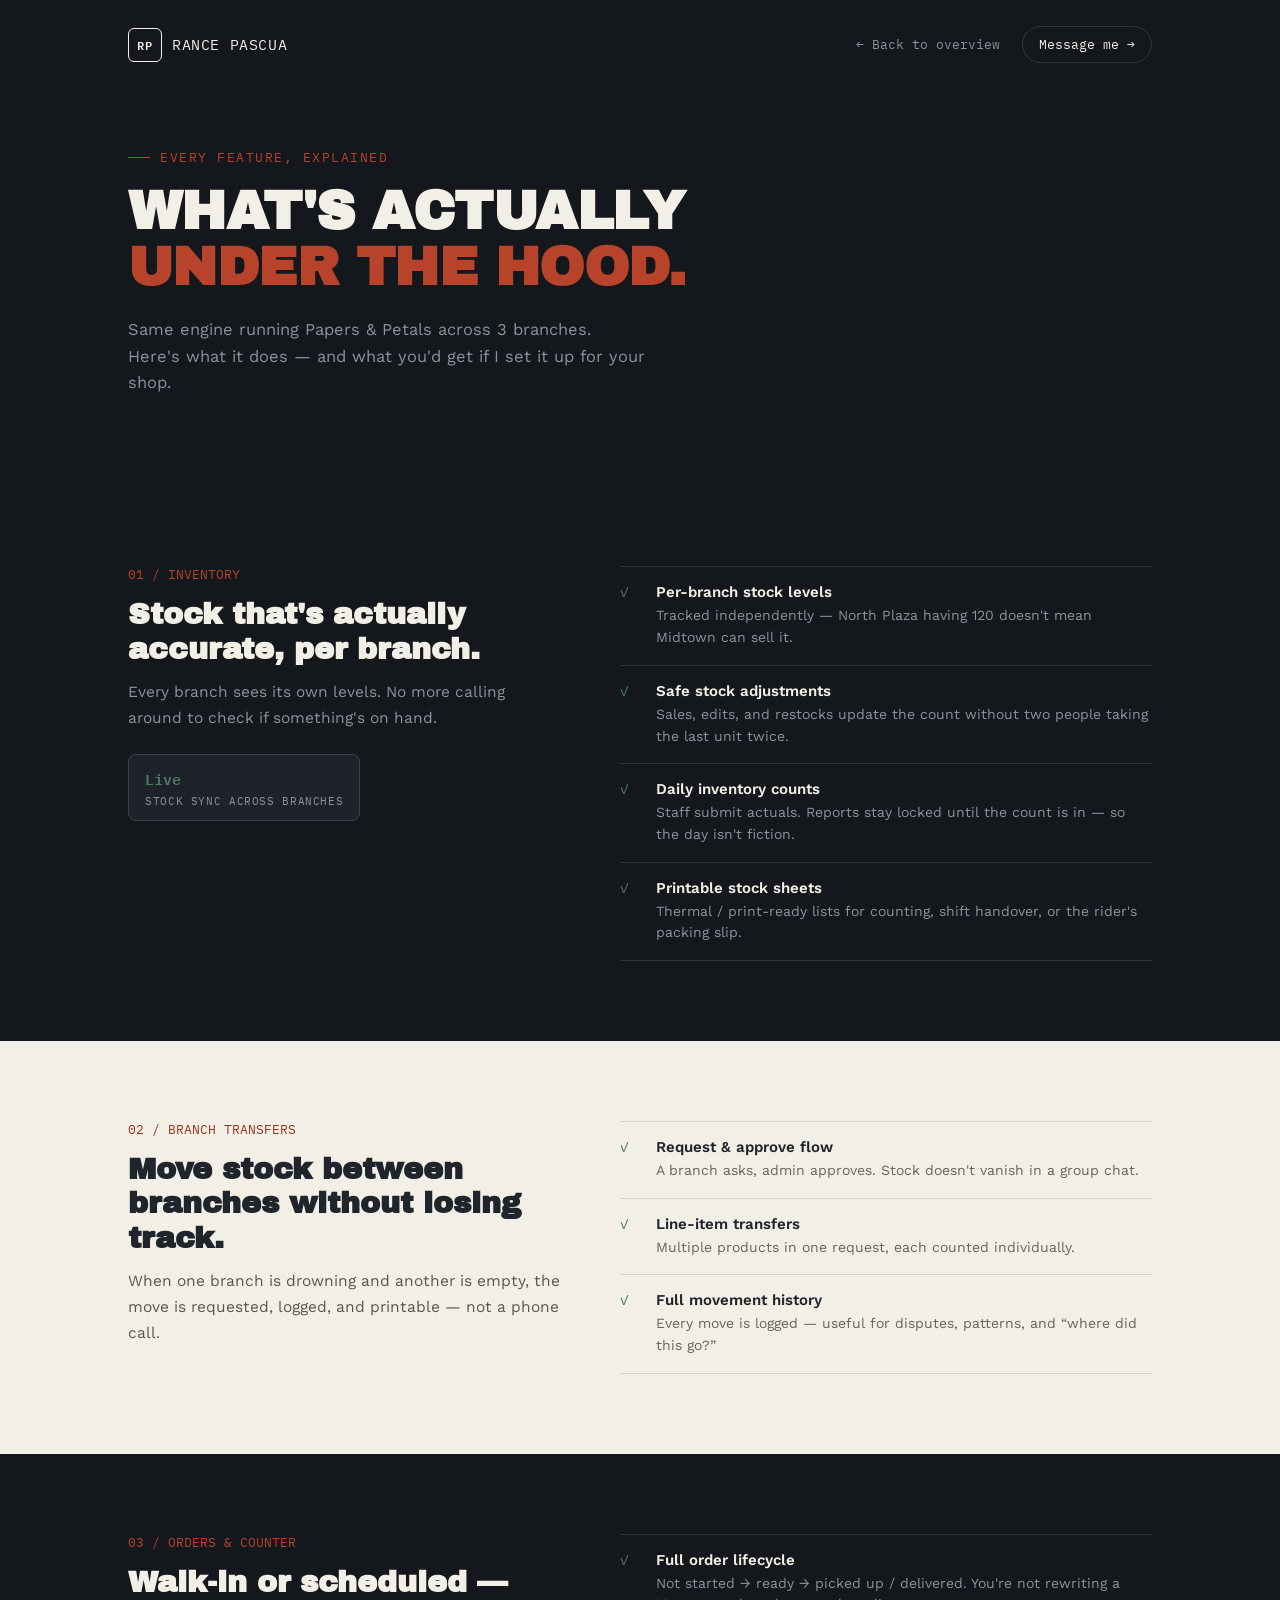
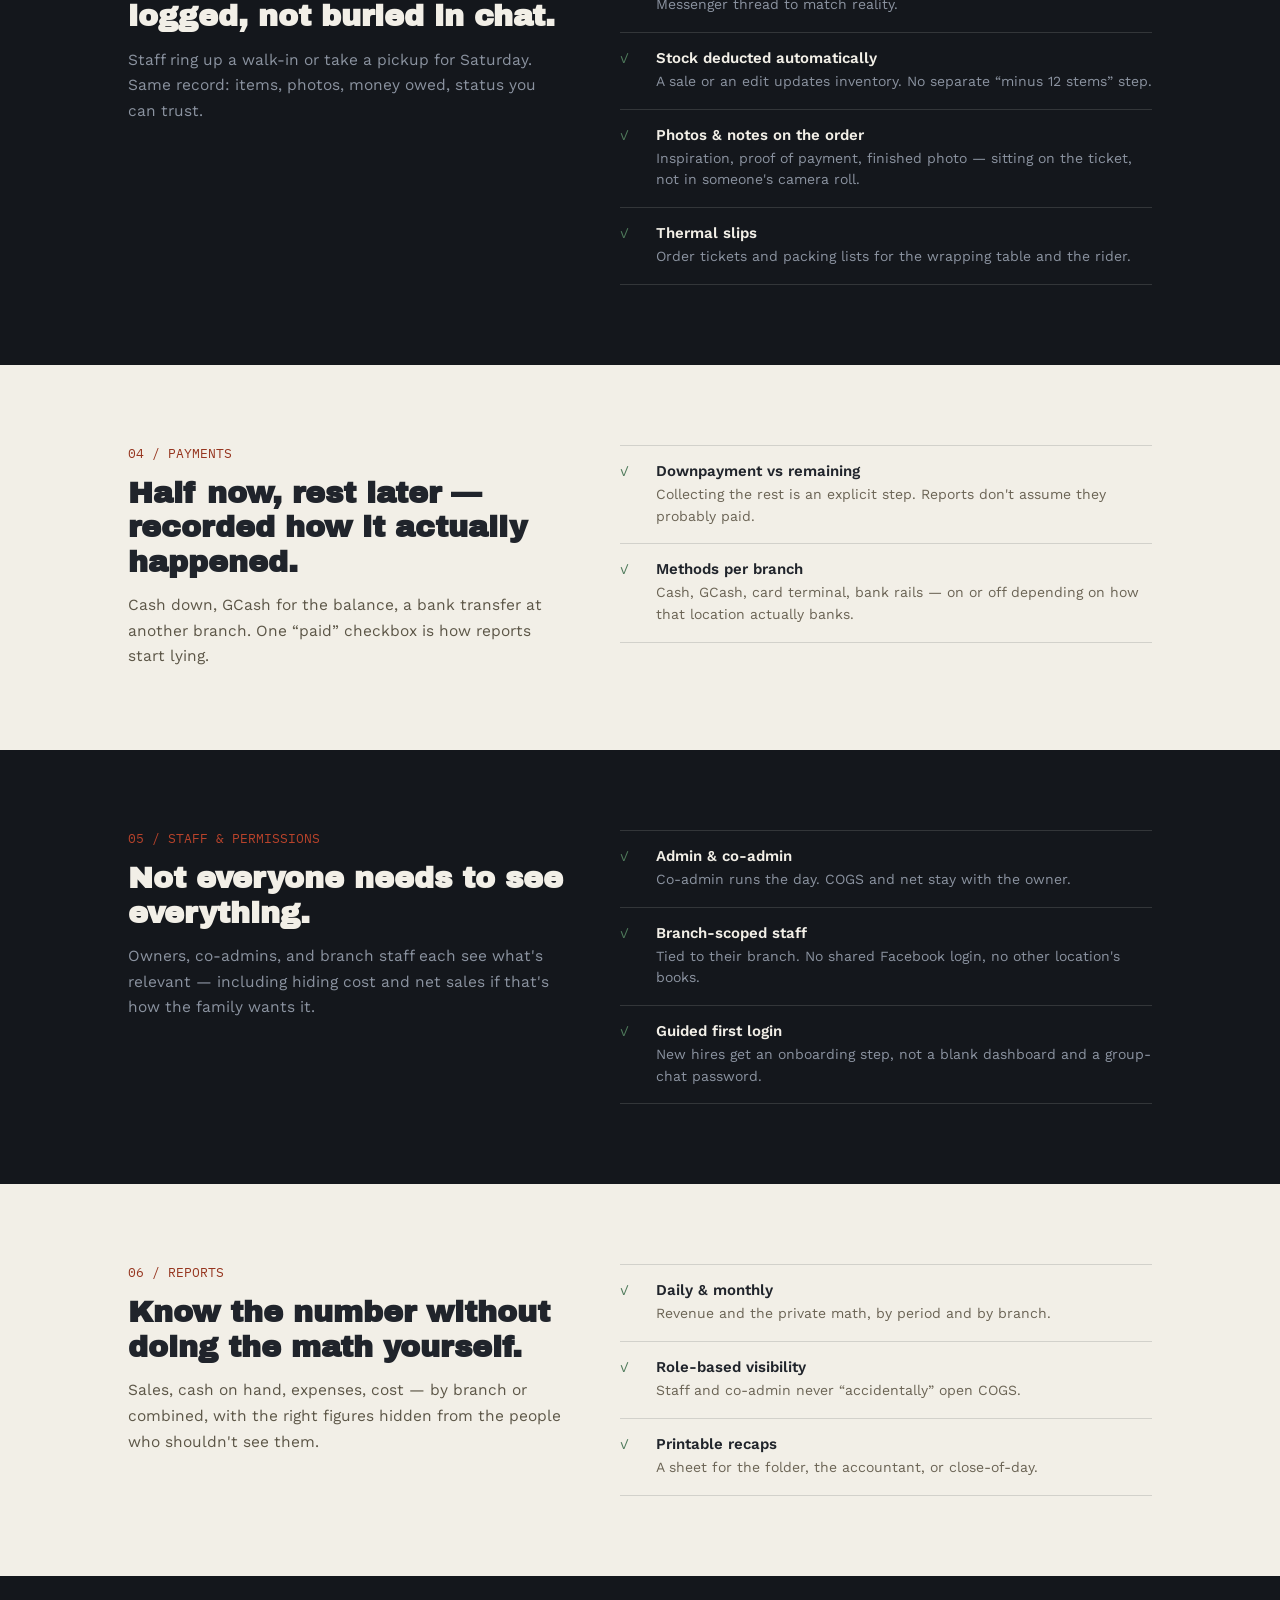
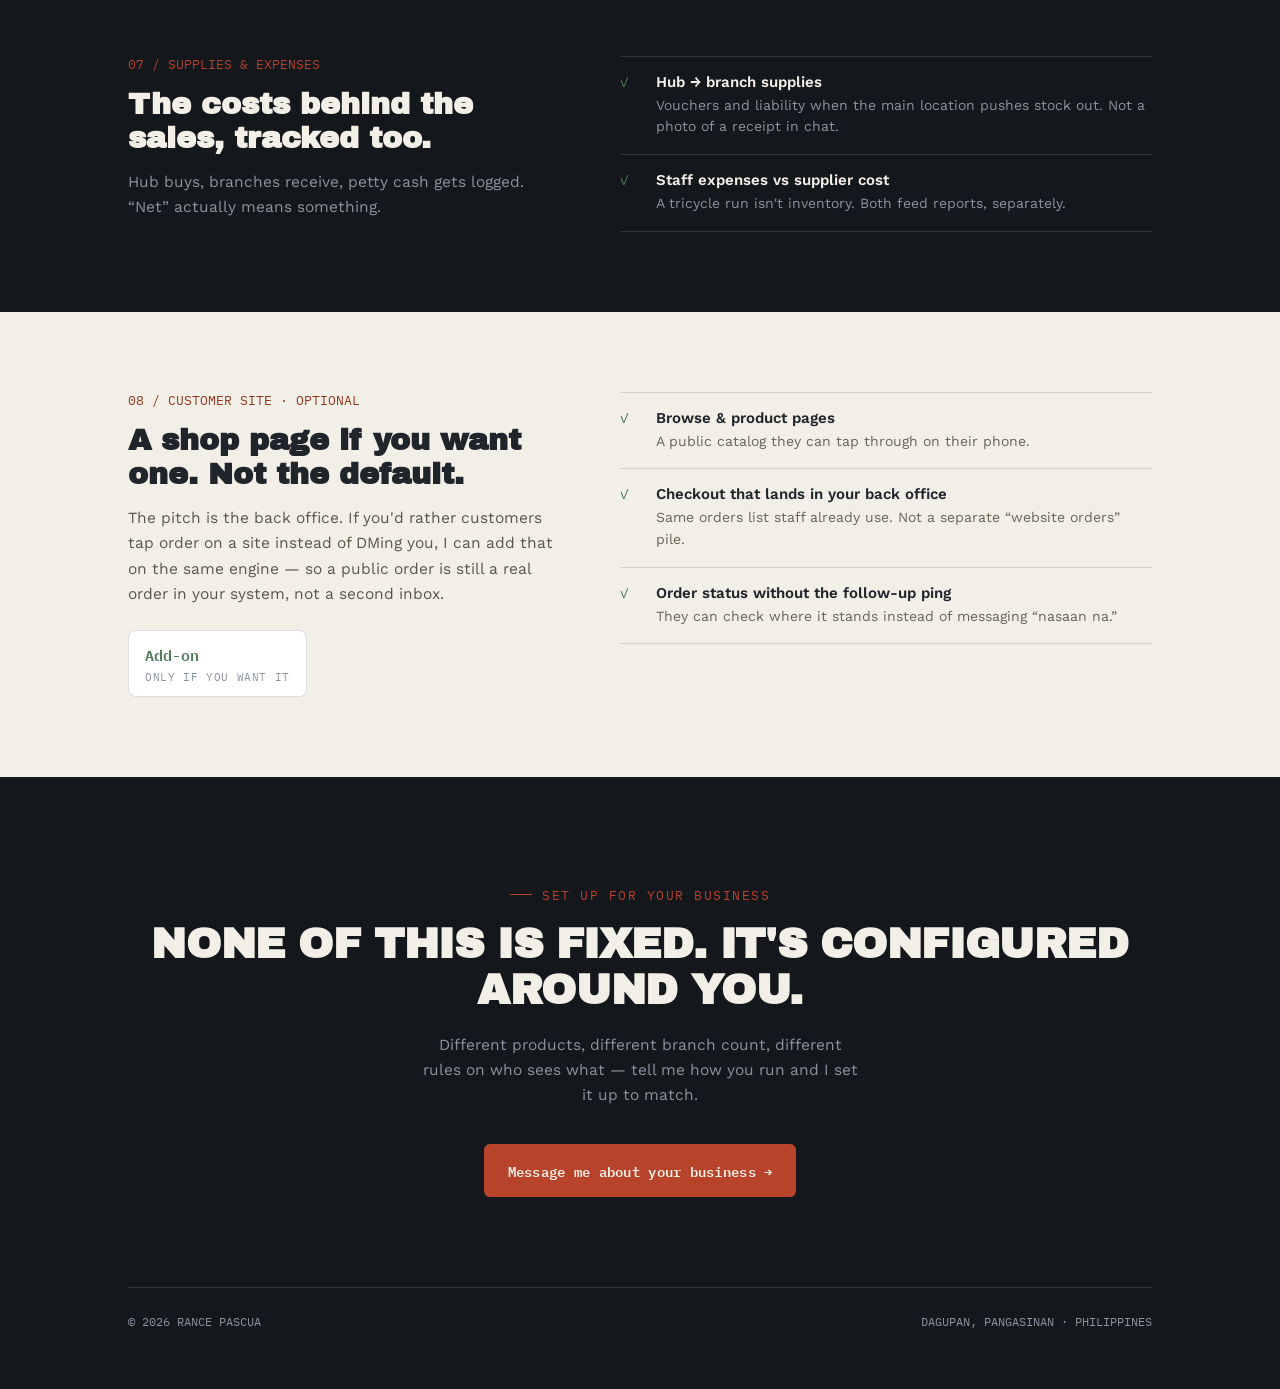
==== commit 17339f97: "Drop printed demo logins, ship an RP favicon, and mention storefront as an optional add-on. Keep ope" ====
--- a/features.html
+++ b/features.html
@@ -9,6 +9,7 @@
       content="Inventory, transfers, orders, staff roles, reports, and expenses — the engine behind Papers & Petals, explained section by section."
     />
     <link rel="icon" href="demo-mark.svg" type="image/svg+xml" />
+    <link rel="apple-touch-icon" href="demo-mark.svg" />
     <link rel="preconnect" href="https://fonts.googleapis.com" />
     <link rel="preconnect" href="https://fonts.gstatic.com" crossorigin />
     <link
@@ -271,6 +272,42 @@
       </div>
     </section>
 
+    <section class="feat on-paper" id="storefront">
+      <div class="wrap feat-grid">
+        <div>
+          <div class="feat-num">08 / CUSTOMER SITE · OPTIONAL</div>
+          <h2>A shop page if you want one. Not the default.</h2>
+          <p class="lede">
+            The pitch is the back office. If you'd rather customers tap order on a site instead of DMing you, I can add that on the same engine — so a public order is still a real order in your system, not a second inbox.
+          </p>
+          <div class="stat-tag"><span class="v">Add-on</span><span class="l">Only if you want it</span></div>
+        </div>
+        <div class="detail-list">
+          <div class="detail-row">
+            <div class="detail-mark">✓</div>
+            <div>
+              <div class="detail-title">Browse &amp; product pages</div>
+              <div class="detail-desc">A public catalog they can tap through on their phone.</div>
+            </div>
+          </div>
+          <div class="detail-row">
+            <div class="detail-mark">✓</div>
+            <div>
+              <div class="detail-title">Checkout that lands in your back office</div>
+              <div class="detail-desc">Same orders list staff already use. Not a separate “website orders” pile.</div>
+            </div>
+          </div>
+          <div class="detail-row">
+            <div class="detail-mark">✓</div>
+            <div>
+              <div class="detail-title">Order status without the follow-up ping</div>
+              <div class="detail-desc">They can check where it stands instead of messaging “nasaan na.”</div>
+            </div>
+          </div>
+        </div>
+      </div>
+    </section>
+
     <section class="footer">
       <div class="wrap">
         <div class="eyebrow center">SET UP FOR YOUR BUSINESS</div>
--- a/styles.css
+++ b/styles.css
@@ -468,14 +468,6 @@
   margin-top: 6px;
   text-transform: uppercase;
   letter-spacing: 0.06em;
-}
-
-.demo-login {
-  font-family: "IBM Plex Mono", monospace;
-  font-size: 11px;
-  color: var(--muted);
-  margin: 0 auto 22px;
-  max-width: 460px;
 }
 
 .flex-grid {
@@ -708,6 +700,22 @@
   line-height: 1.6;
 }
 
+.how-addon {
+  margin: 40px 0 0;
+  max-width: 640px;
+  font-size: 15px;
+  line-height: 1.6;
+  color: #6b6455;
+}
+
+.how-addon a {
+  font-family: "IBM Plex Mono", monospace;
+  font-size: 13px;
+  font-weight: 600;
+  color: var(--stamp-dark);
+  margin-left: 6px;
+}
+
 .footer {
   padding: 110px 0 60px;
   text-align: center;
@@ -905,14 +913,19 @@
     width: 220px;
   }
 
-  .ledger-row,
   .ledger-head {
-    grid-template-columns: 26px 1fr;
+    display: none;
+  }
+
+  .ledger-row {
+    grid-template-columns: 32px 1fr;
+    align-items: start;
+    gap: 12px 16px;
   }
 
   .ledger-after {
-    grid-column: 2 / 3;
-    margin-top: 4px;
+    grid-column: 2;
+    margin-top: 2px;
   }
 
   .flex-grid,
